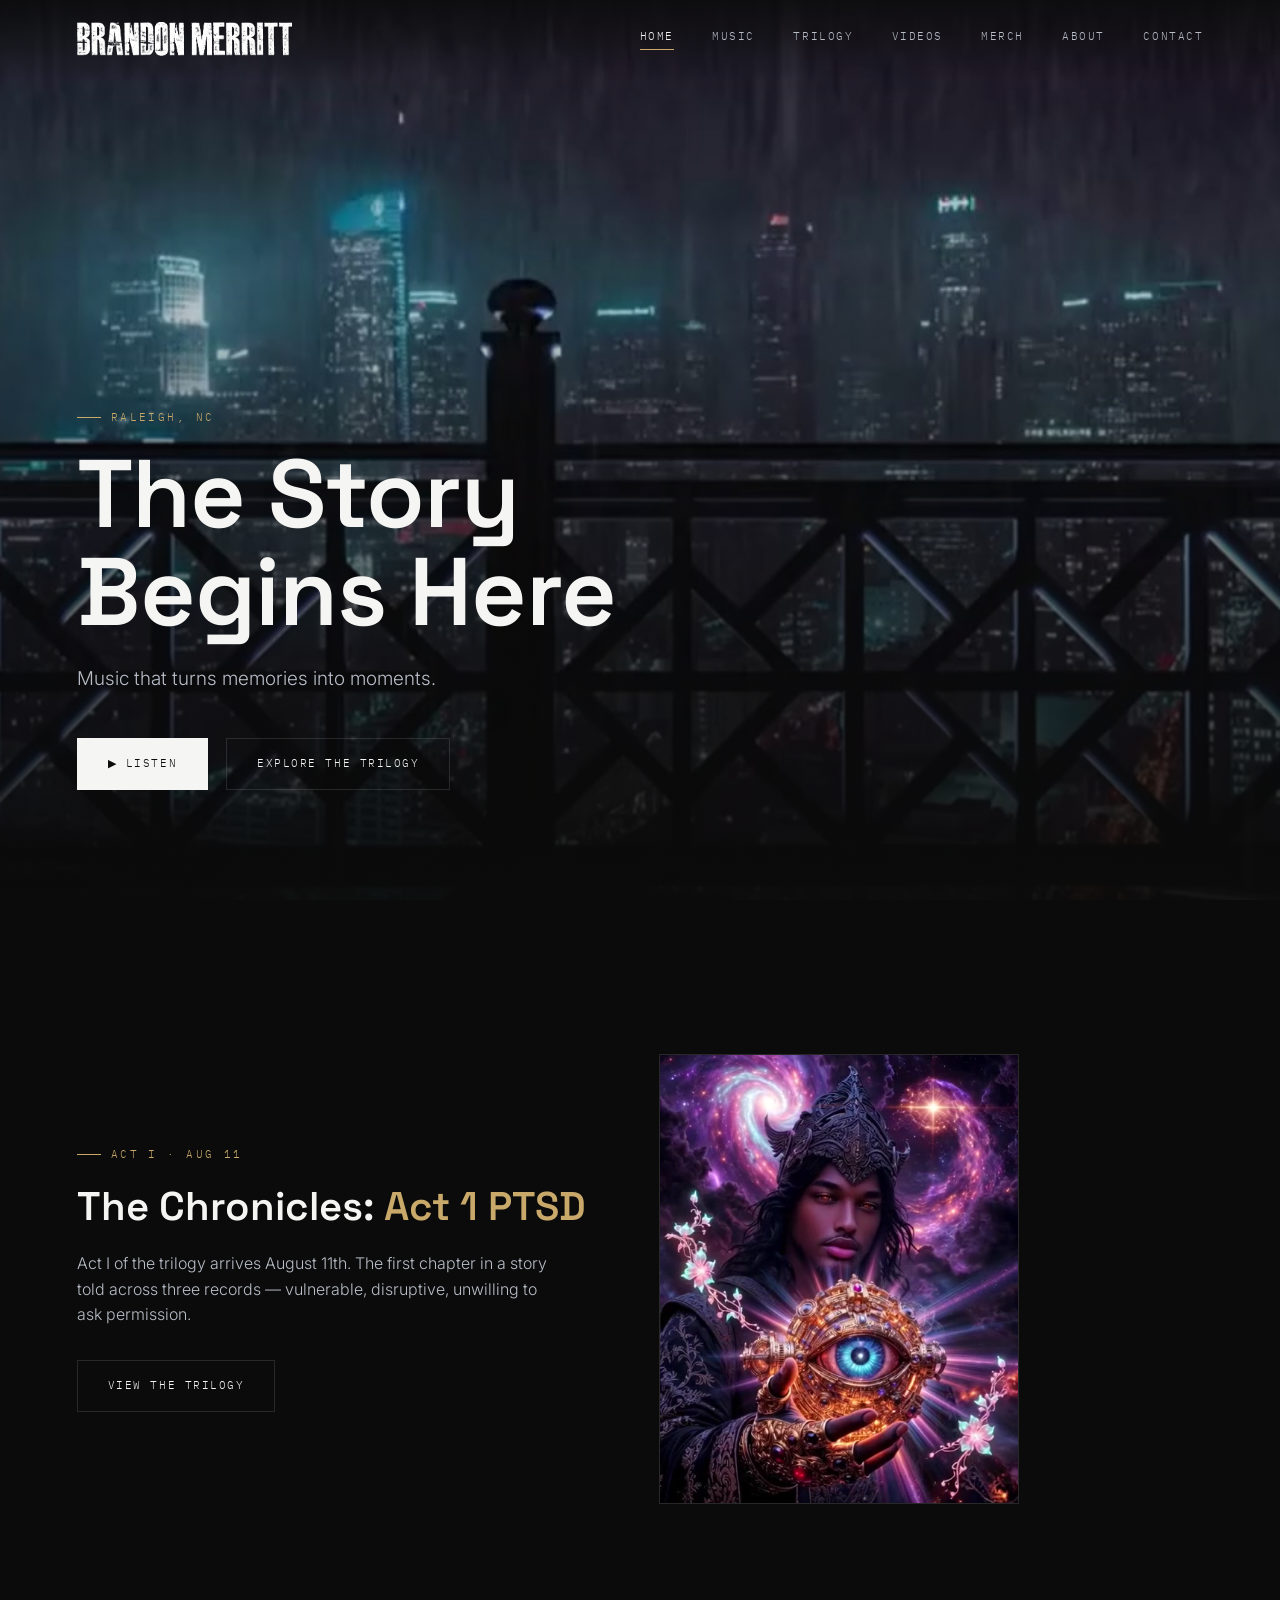
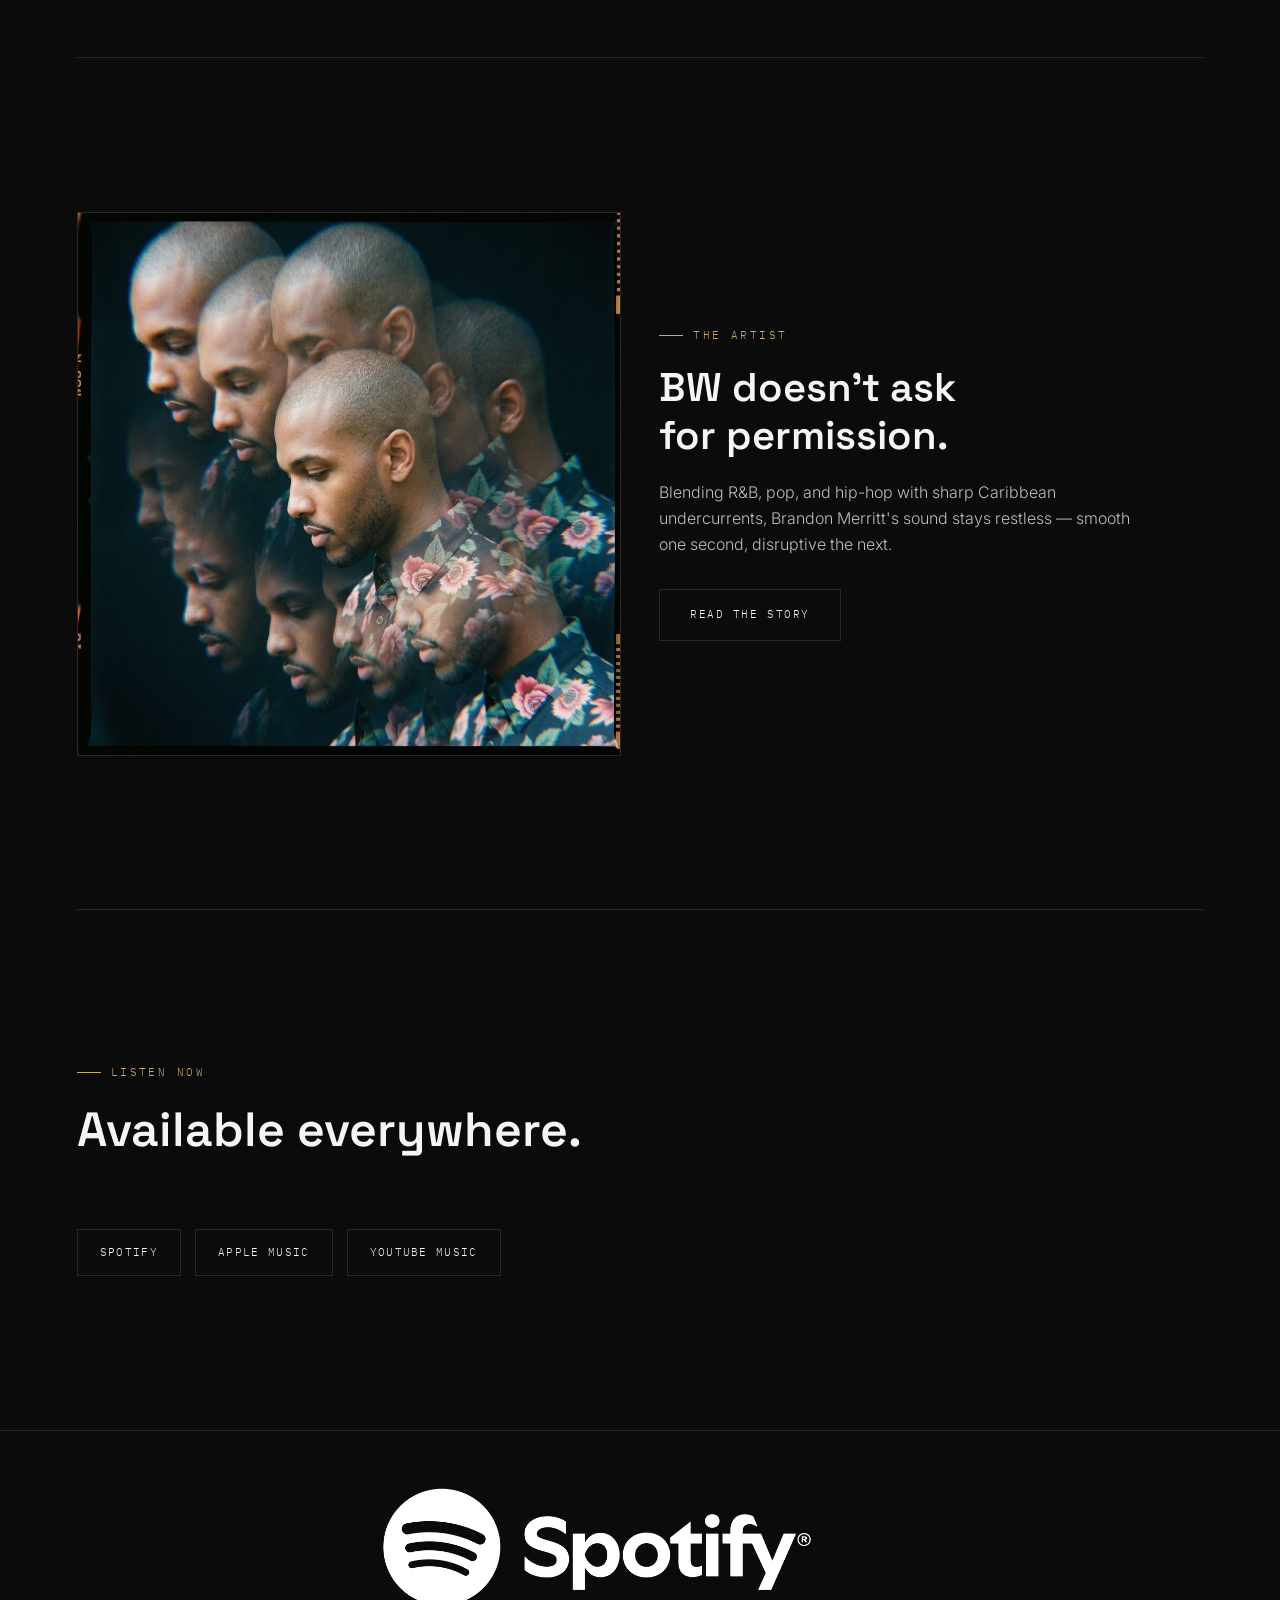
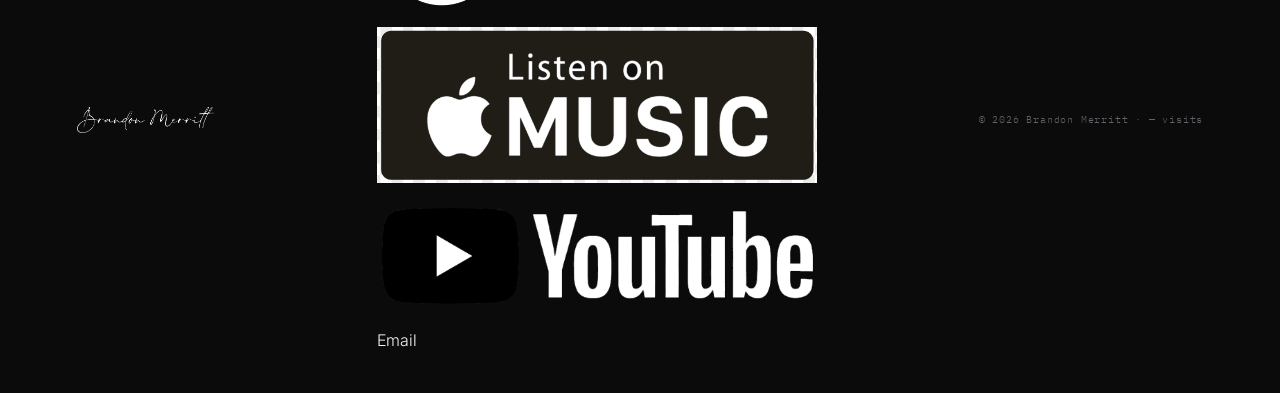
==== index.html @ c338ad63 "Update index.html" ====
<!DOCTYPE html>
<html lang="en">
<head>
<meta charset="UTF-8">
<meta name="viewport" content="width=device-width, initial-scale=1.0">
<title>Brandon Merritt</title>
<meta name="description" content="Brandon Merritt — official site. Music, videos, merch, and The Chronicles trilogy.">
<link rel="stylesheet" href="style.css">
</head>
<body>

<nav class="site-nav">
  <a href="index.html" class="nav-mark"><img src="images/logo-header.png" alt="Brandon Merritt"></a>
  <button class="nav-toggle" aria-label="Toggle menu">Menu</button>
  <div class="nav-links">
    <a href="index.html" class="active">Home</a>
    <a href="music.html">Music</a>
    <a href="trilogy.html">Trilogy</a>
    <a href="videos.html">Videos</a>
    <a href="merch.html">Merch</a>
    <a href="about.html">About</a>
    <a href="contact.html">Contact</a>
  </div>
</nav>

<!-- HERO
     TEMPORARY: using client-provided footage (converted from GIF to MP4 —
     95MB down to ~3.3MB) as the background until final hero video is ready.
     Swap out: delete the video.hero-bg below and replace with the final cut. -->
<header class="hero">
  <video class="hero-bg" src="images/hero-loop.mp4" poster="images/hero-poster.jpg" autoplay muted loop playsinline></video>
  <div class="hero-content">
    <div class="eyebrow">Raleigh, NC</div>
    <h1 class="hero-title">The Story<br>Begins Here</h1>
    <p class="hero-sub">Music that turns memories into moments.</p>
    <div class="hero-actions">
      <a href="music.html" class="btn btn-primary">▶ Listen</a>
      <a href="trilogy.html" class="btn btn-ghost">Explore the Trilogy</a>
    </div>
  </div>
</header>

<!-- INTRO / BIO TEASER -->
<section>
  <div class="grid grid-2" style="align-items:center;">
    <div class="reveal">
      <div class="eyebrow">Act I · Aug 11</div>
      <h2 style="font-family:var(--display); font-weight:600; font-size:clamp(26px,3.4vw,40px); line-height:1.2;">
        The Chronicles: <span class="text-gold">Act 1 PTSD</span>
      </h2>
      <p style="color:var(--silver); margin-top:20px; max-width:48ch;">
        Act I of the trilogy arrives August 11th. The first chapter in a story told across three records — vulnerable, disruptive, unwilling to ask permission.
      </p>
      <a href="trilogy.html" class="btn btn-ghost" style="margin-top:32px;">View the Trilogy</a>
    </div>
    <a href="videos.html#act-1-video" aria-label="Watch the full Act 1 music video" class="act1-media reveal" style="display:block; cursor:pointer;">
      <video src="images/act-1-artwork.mp4" poster="images/act-1-artwork-poster.jpg" autoplay muted loop playsinline></video>
    </a>
  </div>
</section>

<hr class="divider" style="margin:0 var(--edge);">

<!-- ABOUT TEASER -->
<section>
  <div class="grid grid-2" style="align-items:center;">
    <img src="images/about-teaser-portrait.jpg" alt="Brandon Merritt" class="reveal" style="width:100%; aspect-ratio:1; object-fit:cover; display:block; border:1px solid var(--line);">
    <div class="reveal">
      <div class="eyebrow">The Artist</div>
      <h2 style="font-family:var(--display); font-weight:600; font-size:clamp(26px,3.4vw,40px); line-height:1.2;">
        BW doesn't ask<br>for permission.
      </h2>
      <p style="color:var(--silver); margin-top:20px; max-width:48ch;">
        Blending R&amp;B, pop, and hip-hop with sharp Caribbean undercurrents, Brandon Merritt's sound stays restless — smooth one second, disruptive the next.
      </p>
      <a href="about.html" class="btn btn-ghost" style="margin-top:32px;">Read the Story</a>
    </div>
  </div>
</section>

<hr class="divider" style="margin:0 var(--edge);">

<!-- LISTEN NOW -->
<section>
  <div class="section-head reveal">
    <div class="eyebrow">Listen Now</div>
    <h2>Available everywhere.</h2>
  </div>
  <div class="platforms reveal">
    <a class="platform-btn" href="https://open.spotify.com/artist/4Yl97Nqa8KwCXG2EHXPrlX" target="_blank" rel="noopener">Spotify</a>
    <a class="platform-btn" href="https://music.apple.com/us/artist/brandon-merritt/1894566115" target="_blank" rel="noopener">Apple Music</a>
    <a class="platform-btn" href="https://music.youtube.com/@iambrandonmerritt" target="_blank" rel="noopener">YouTube Music</a>
  </div>
</section>

<footer>
  <div class="footer-mark"><img src="images/logo-footer.png" alt="Brandon Merritt"></div>
  <div class="platform-links-large reveal">
      <a class="platform-link-small" href="https://open.spotify.com/artist/4Yl97Nqa8KwCXG2EHXPrlX" target="_blank" rel="noopener">
        <img src="images/logo-spotify.png" alt="Listen on Spotify">
      </a>
    <a class="platform-link-small" href="https://music.apple.com/us/artist/brandon-merritt/1894566115" target="_blank" rel="noopener">
        <img src="images/logo-apple-music.png" alt="Listen on Apple Music">
      </a>
    <a class="platform-link-small" href="https://music.youtube.com/@iambrandonmerritt" target="_blank" rel="noopener">
        <img src="images/logo-youtube.png" alt="Listen on YouTube Music">
      </a>
    <a href="mailto:iambrandonmerritt@gmail.com">Email</a>
  </div>
  <div class="footer-meta">© 2026 Brandon Merritt · <span data-hit-counter>—</span> visits</div>
</footer>

<script src="script.js"></script>
</body>
</html>
---- style.css ----
/* ==========================================================================
   BRANDON MERRITT — site stylesheet
   Design tokens live at the top. Everything else derives from them.
   ========================================================================== */

@import url('https://fonts.googleapis.com/css2?family=Space+Grotesk:wght@400;500;600;700&family=Inter:wght@300;400;500;600&family=IBM+Plex+Mono:wght@400;500&display=swap');

:root{
  /* ---- brand colors ---- */
  --black:      #0B0B0B;
  --charcoal:   #1A1A1A;
  --white:      #F5F5F3;
  --silver:     #B8BDC7;
  --gold:       #C8A96A;

  --line: rgba(245,245,243,0.12);
  --line-soft: rgba(245,245,243,0.06);

  /* ---- type ---- */
  --display: 'Space Grotesk', 'Inter', sans-serif;
  --body:    'Inter', -apple-system, BlinkMacSystemFont, sans-serif;
  --mono:    'IBM Plex Mono', monospace;

  /* ---- rhythm ---- */
  --edge: clamp(24px, 6vw, 96px);
  --section-pad: clamp(72px, 12vw, 160px);
}

*{ margin:0; padding:0; box-sizing:border-box; }

html{ scroll-behavior:smooth; }
[id]{ scroll-margin-top:100px; }
@media (prefers-reduced-motion: reduce){
  html{ scroll-behavior:auto; }
  *{ animation-duration:0.01ms !important; animation-iteration-count:1 !important; transition-duration:0.01ms !important; }
}

body{
  background:var(--black);
  color:var(--white);
  font-family:var(--body);
  font-weight:300;
  line-height:1.6;
  -webkit-font-smoothing:antialiased;
  overflow-x:hidden;
}

a{ color:inherit; text-decoration:none; }
img,video{ display:block; max-width:100%; }
ul{ list-style:none; }

::selection{ background:var(--gold); color:var(--black); }

/* focus visibility — kept even though we use restrained motion elsewhere */
a:focus-visible, button:focus-visible, input:focus-visible, textarea:focus-visible{
  outline:1px solid var(--gold);
  outline-offset:4px;
}

/* ==========================================================================
   EYEBROWS / TIMECODE — the site's signature: chapter + timecode marks,
   set like a film slate. Used for section labels throughout.
   ========================================================================== */
.eyebrow{
  font-family:var(--mono);
  font-size:11px;
  letter-spacing:0.22em;
  text-transform:uppercase;
  color:var(--gold);
  display:flex;
  align-items:center;
  gap:10px;
  margin-bottom:20px;
}
.eyebrow::before{
  content:'';
  width:24px; height:1px;
  background:var(--gold);
  display:inline-block;
}
.timecode{
  font-family:var(--mono);
  font-size:11px;
  letter-spacing:0.1em;
  color:var(--silver);
  opacity:0.6;
}

/* ==========================================================================
   NAV
   ========================================================================== */
.site-nav{
  position:fixed; top:0; left:0; right:0; z-index:100;
  display:flex; align-items:center; justify-content:space-between;
  padding:22px var(--edge);
  background:linear-gradient(to bottom, rgba(11,11,11,0.85), transparent);
  transition:background 0.4s ease;
}
.site-nav.scrolled{ background:rgba(11,11,11,0.92); backdrop-filter:blur(10px); border-bottom:1px solid var(--line-soft); }
.nav-mark{
  font-family:var(--display);
  font-weight:600;
  font-size:19px;
  letter-spacing:0.02em;
  display:flex; align-items:center;
}
.nav-mark img{ height:34px; width:auto; display:block; }
.nav-links{ display:flex; gap:clamp(16px,3vw,40px); }
.nav-links a{
  font-family:var(--mono);
  font-size:11px;
  letter-spacing:0.14em;
  text-transform:uppercase;
  color:var(--silver);
  position:relative;
  padding-bottom:4px;
  transition:color 0.25s ease;
}
.nav-links a:hover, .nav-links a.active{ color:var(--white); }
.nav-links a.active::after{
  content:'';
  position:absolute; bottom:0; left:0; right:0; height:1px;
  background:var(--gold);
}
.nav-toggle{ display:none; background:none; border:none; color:var(--white); font-family:var(--mono); font-size:11px; letter-spacing:0.14em; text-transform:uppercase; cursor:pointer; }

@media (max-width:820px){
  .nav-links{
    position:fixed; inset:0 0 0 auto; width:min(78vw,320px);
    background:var(--charcoal); flex-direction:column; justify-content:center;
    gap:28px; padding:0 40px; transform:translateX(100%);
    transition:transform 0.4s ease; border-left:1px solid var(--line);
    z-index:150;
  }
  .nav-links.open{ transform:translateX(0); }
  .nav-toggle{ display:block; z-index:151; position:relative; }
}

/* ==========================================================================
   MEDIA PLACEHOLDER — "leader" treatment for footage/photos not yet in hand.
   Styled like film countdown leader / slate rather than a broken gray box.
   Swap out: replace the .placeholder element with an <img> or <video>.
   ========================================================================== */
.placeholder{
  position:relative;
  background:
    repeating-linear-gradient(115deg, rgba(245,245,243,0.025) 0 2px, transparent 2px 5px),
    linear-gradient(160deg, #151515, #0B0B0B 70%);
  border:1px solid var(--line);
  display:flex; align-items:center; justify-content:center;
  overflow:hidden;
  min-height:220px;
}
.placeholder::before{
  content:'';
  position:absolute; inset:0;
  background:
    linear-gradient(var(--line-soft) 1px, transparent 1px) 0 0/100% 33.33%,
    linear-gradient(var(--line-soft) 1px, transparent 1px) 0 0/100% 33.33%;
  opacity:0.5;
}
.placeholder-label{
  position:relative; z-index:1;
  text-align:center;
  font-family:var(--mono);
  font-size:10px;
  letter-spacing:0.18em;
  text-transform:uppercase;
  color:var(--silver);
  opacity:0.55;
}
.placeholder-label .ring{
  width:34px; height:34px; margin:0 auto 12px;
  border:1px solid var(--silver);
  border-radius:50%;
  position:relative;
  opacity:0.8;
}
.placeholder-label .ring::before, .placeholder-label .ring::after{
  content:'';
  position:absolute; background:var(--silver);
}
.placeholder-label .ring::before{ top:50%; left:50%; width:1px; height:14px; transform:translate(-50%,-100%); }
.placeholder-label .ring::after{ top:50%; left:50%; width:14px; height:1px; transform:translate(-100%,-50%); }

.placeholder.hero-media{ min-height:100vh; }
.placeholder.tall{ min-height:420px; }
.placeholder.wide{ min-height:320px; }
.placeholder.square{ aspect-ratio:1; min-height:0; }

/* Act 1 media — used consistently on Home, Music, and Trilogy so all three
   previews of Act 1 footage/artwork are the same size, regardless of the
   source image/video's native aspect ratio. */
.act1-media{
  width:100%; max-width:360px; aspect-ratio:4/5;
  overflow:hidden; border:1px solid var(--line); background:var(--black);
}
.act1-media img, .act1-media video{ width:100%; height:100%; object-fit:cover; display:block; }

/* large vertical platform link buttons (Music page) */
.platform-links-large{ display:flex; flex-direction:column; gap:20px; max-width:440px; }
.platform-link-large{
  display:flex; align-items:center; justify-content:center;
  border:1px solid var(--line); padding:30px; background:var(--charcoal);
  transition:border-color 0.3s ease, transform 0.3s ease;
}
.platform-link-large:hover{ border-color:var(--gold); transform:translateY(-2px); }
.platform-link-large img{ width:100%; height:auto; display:block; }

/* ==========================================================================
   HERO
   ========================================================================== */
.hero{ position:relative; height:100vh; min-height:640px; display:flex; align-items:flex-end; }
.hero video{ position:absolute; inset:0; width:100%; height:100%; object-fit:cover; z-index:0; }
.hero .placeholder{ position:absolute; inset:0; z-index:0; }

/* temporary hero background gif — see swap-in note in index.html */
.hero-bg{
  position:absolute; inset:0; z-index:0;
  width:100%; height:100%; object-fit:cover;
  background:var(--black);
}
.hero::after{
  content:'';
  position:absolute; inset:0; z-index:1;
  background:linear-gradient(to top, rgba(11,11,11,0.96) 0%, rgba(11,11,11,0.55) 42%, rgba(11,11,11,0.15) 70%, rgba(11,11,11,0.35) 100%);
}
.hero-content{ position:relative; z-index:2; padding:0 var(--edge) clamp(56px,9vw,110px); width:100%; }
.hero-title{
  font-family:var(--display);
  font-weight:600;
  font-size:clamp(40px, 8vw, 96px);
  line-height:1.02;
  letter-spacing:-0.01em;
  max-width:16ch;
}
.hero-sub{
  font-family:var(--body);
  font-weight:300;
  font-size:clamp(15px,1.6vw,19px);
  color:var(--silver);
  margin-top:22px;
  max-width:38ch;
}
.hero-actions{ display:flex; gap:18px; margin-top:44px; flex-wrap:wrap; }

/* buttons */
.btn{
  display:inline-flex; align-items:center; gap:10px;
  font-family:var(--mono); font-size:11px; letter-spacing:0.14em; text-transform:uppercase;
  padding:16px 30px;
  border:1px solid var(--line);
  transition:all 0.3s ease;
  white-space:nowrap;
}
.btn-primary{ background:var(--white); color:var(--black); border-color:var(--white); }
.btn-primary:hover{ background:var(--gold); border-color:var(--gold); }
.btn-ghost{ color:var(--white); }
.btn-ghost:hover{ border-color:var(--gold); color:var(--gold); }

/* ==========================================================================
   SECTIONS / GRID
   ========================================================================== */
section{ padding:var(--section-pad) var(--edge); position:relative; }
.section-head{ max-width:640px; margin-bottom:clamp(40px,6vw,72px); }
.section-head h2{
  font-family:var(--display); font-weight:600;
  font-size:clamp(28px,4vw,48px); line-height:1.15;
}
.divider{ border:none; border-top:1px solid var(--line); }

.grid{ display:grid; gap:clamp(20px,3vw,40px); }
.grid-3{ grid-template-columns:repeat(3,1fr); }
.grid-2{ grid-template-columns:repeat(2,1fr); }
@media (max-width:900px){ .grid-3{ grid-template-columns:1fr; } .grid-2{ grid-template-columns:1fr; } }

/* reveal-on-scroll */
.reveal{ opacity:0; transform:translateY(24px); transition:opacity 0.8s ease, transform 0.8s ease; }
.reveal.in{ opacity:1; transform:none; }

/* ==========================================================================
   FOOTER
   ========================================================================== */
footer{
  padding:56px var(--edge) 40px;
  border-top:1px solid var(--line);
  display:flex; flex-wrap:wrap; gap:24px;
  align-items:center; justify-content:space-between;
}
.footer-mark{ display:flex; align-items:center; }
.footer-mark img{ height:26px; width:auto; display:block; }
.footer-links{ display:flex; gap:28px; flex-wrap:wrap; }
.footer-links a{ font-family:var(--mono); font-size:11px; letter-spacing:0.12em; text-transform:uppercase; color:var(--silver); }
.footer-links a:hover{ color:var(--gold); }
.footer-meta{ font-family:var(--mono); font-size:10px; color:var(--silver); opacity:0.5; letter-spacing:0.08em; }

/* ==========================================================================
   PAGE HEADER (interior pages)
   ========================================================================== */
.page-header{ position:relative; padding:calc(var(--section-pad) + 40px) var(--edge) 40px; overflow:hidden; }
.page-header-bg{ position:absolute; inset:0; z-index:0; }
.page-header-bg video, .page-header-bg img{ width:100%; height:100%; object-fit:cover; display:block; }
.page-header-bg::after{
  content:''; position:absolute; inset:0;
  background:linear-gradient(180deg, rgba(11,11,11,0.45) 0%, rgba(11,11,11,0.94) 88%);
}
.page-header .eyebrow, .page-header h1, .page-header p{ position:relative; z-index:1; }
.page-header h1{
  font-family:var(--display); font-weight:600;
  font-size:clamp(36px,6vw,64px);
}
.page-header p{ color:var(--silver); max-width:52ch; margin-top:18px; }

/* interior pages with a background gif — same client-provided placeholder
   approach as the home hero, one image per page (see swap-in notes per file) */
.page-header.has-media{
  overflow:hidden;
  min-height:52vh;
  display:flex;
  flex-direction:column;
  justify-content:flex-end;
}
.page-header-bg{
  position:absolute; inset:0; z-index:0;
  width:100%; height:100%; object-fit:cover;
  background:var(--black);
}
.page-header.has-media::after{
  content:'';
  position:absolute; inset:0; z-index:1;
  background:linear-gradient(to top, rgba(11,11,11,0.96) 0%, rgba(11,11,11,0.6) 45%, rgba(11,11,11,0.2) 75%, rgba(11,11,11,0.4) 100%);
}
.page-header.has-media > *:not(.page-header-bg){ position:relative; z-index:2; }

/* ==========================================================================
   CARDS — track / video / merch
   ========================================================================== */
.card{ display:flex; flex-direction:column; gap:18px; }
.card h3{ font-family:var(--display); font-weight:500; font-size:19px; }
.card .meta{ font-family:var(--mono); font-size:11px; letter-spacing:0.08em; color:var(--silver); opacity:0.7; }
.card p{ color:var(--silver); font-size:14px; }
.card a.card-link{ font-family:var(--mono); font-size:11px; letter-spacing:0.12em; text-transform:uppercase; color:var(--gold); }
.card a.card-link:hover{ text-decoration:underline; }

/* platform row */
.platforms{ display:flex; flex-wrap:wrap; gap:14px; }
.platform-btn{
  font-family:var(--mono); font-size:11px; letter-spacing:0.12em; text-transform:uppercase;
  border:1px solid var(--line); padding:14px 22px;
  transition:all 0.3s ease;
}
.platform-btn:hover{ border-color:var(--gold); color:var(--gold); }

/* trilogy act blocks */
.act{
  display:grid; grid-template-columns:120px 1fr; gap:clamp(20px,4vw,56px);
  padding:48px 0; border-top:1px solid var(--line);
}
.act:last-child{ border-bottom:1px solid var(--line); }
.act-num{ font-family:var(--mono); font-size:13px; color:var(--gold); letter-spacing:0.1em; }
.act-num span{ display:block; font-family:var(--display); font-weight:700; font-size:44px; color:var(--white); margin-top:6px; }
.act.locked .act-num span, .act.locked h3{ opacity:0.3; }
.act h3{ font-family:var(--display); font-weight:600; font-size:clamp(24px,3vw,34px); margin-bottom:12px; }
.act .status{ font-family:var(--mono); font-size:10px; letter-spacing:0.14em; text-transform:uppercase; color:var(--gold); margin-bottom:14px; display:inline-block; }
.act.locked .status{ color:var(--silver); opacity:0.6; }
.act p{ color:var(--silver); max-width:58ch; }
@media (max-width:700px){ .act{ grid-template-columns:1fr; } }

/* contact form */
.form-row{ display:flex; flex-direction:column; gap:8px; margin-bottom:28px; }
.form-row label{ font-family:var(--mono); font-size:11px; letter-spacing:0.1em; text-transform:uppercase; color:var(--silver); }
.form-row input, .form-row textarea{
  background:transparent; border:none; border-bottom:1px solid var(--line);
  color:var(--white); font-family:var(--body); font-size:16px; padding:10px 2px;
}
.form-row input:focus, .form-row textarea:focus{ outline:none; border-color:var(--gold); }
.form-row textarea{ resize:vertical; min-height:110px; }

/* misc */
.mono-tag{ font-family:var(--mono); font-size:11px; letter-spacing:0.1em; color:var(--silver); }
.text-gold{ color:var(--gold); }
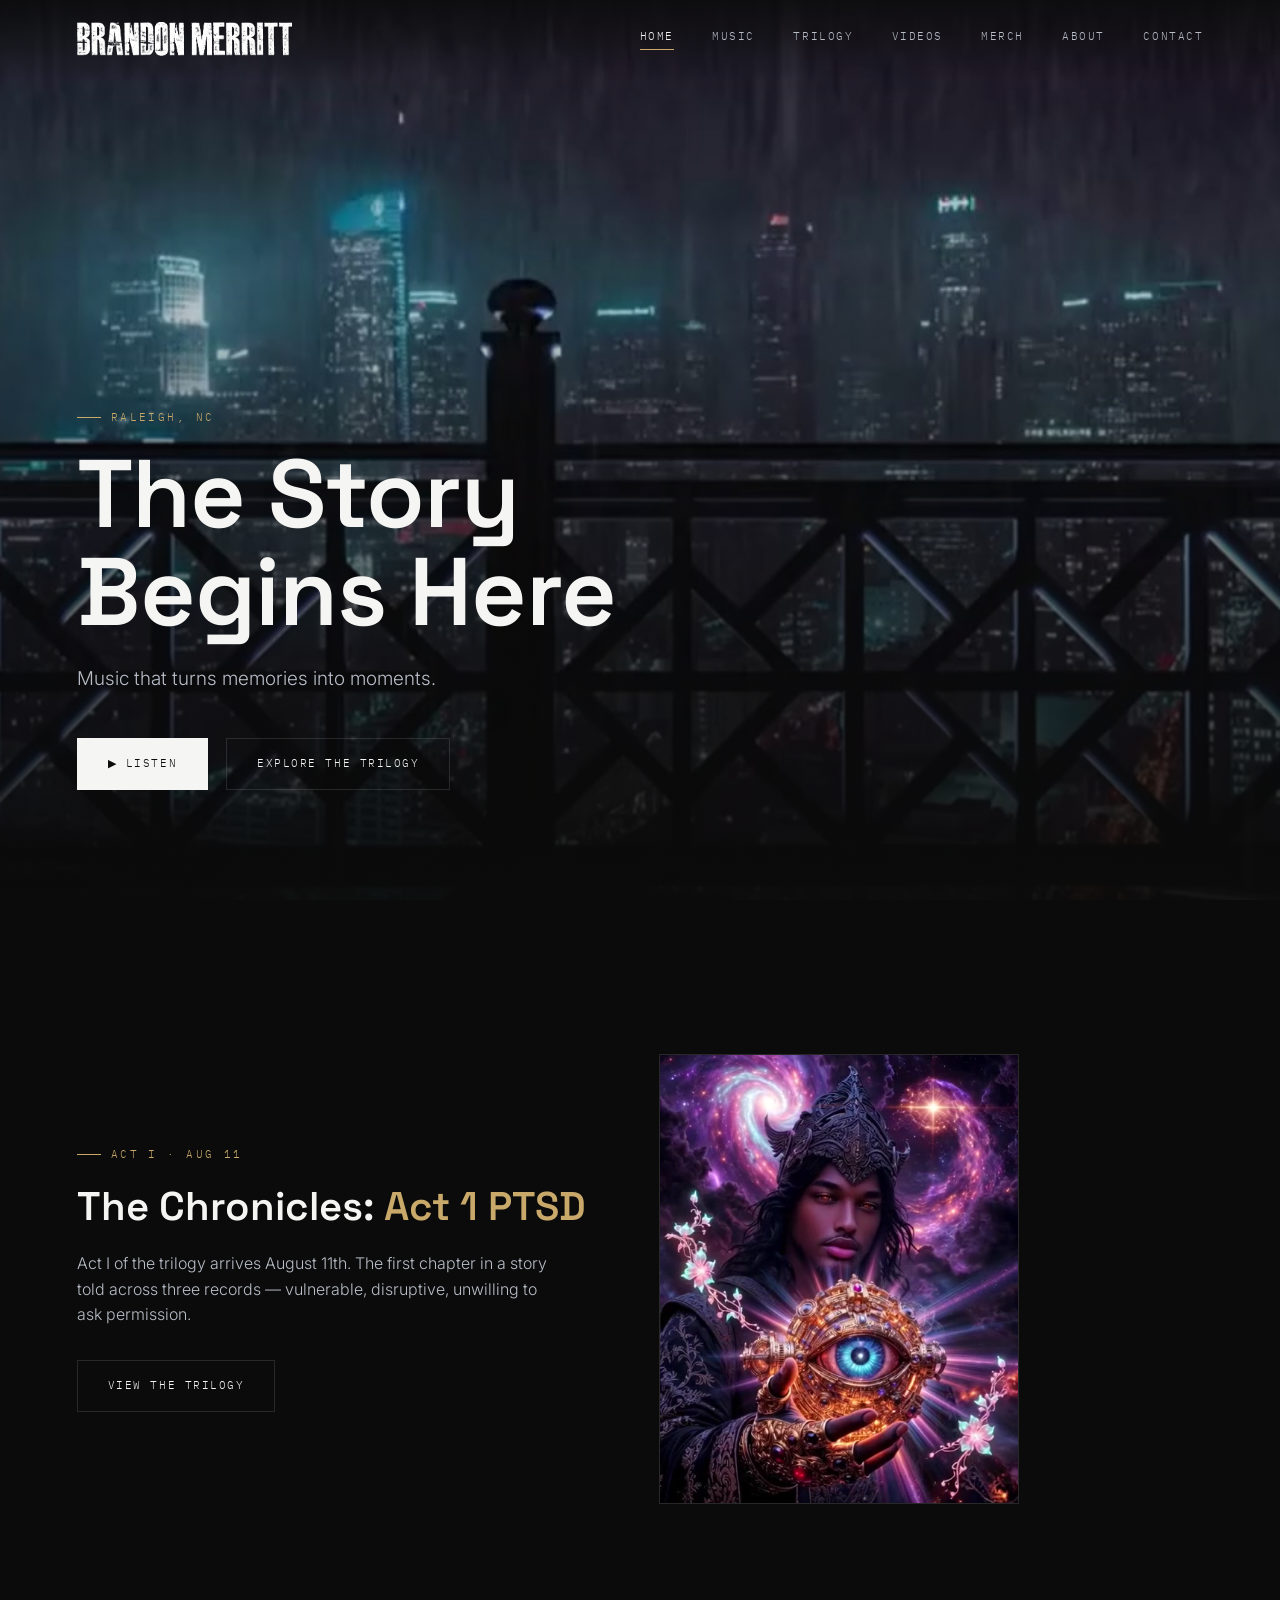
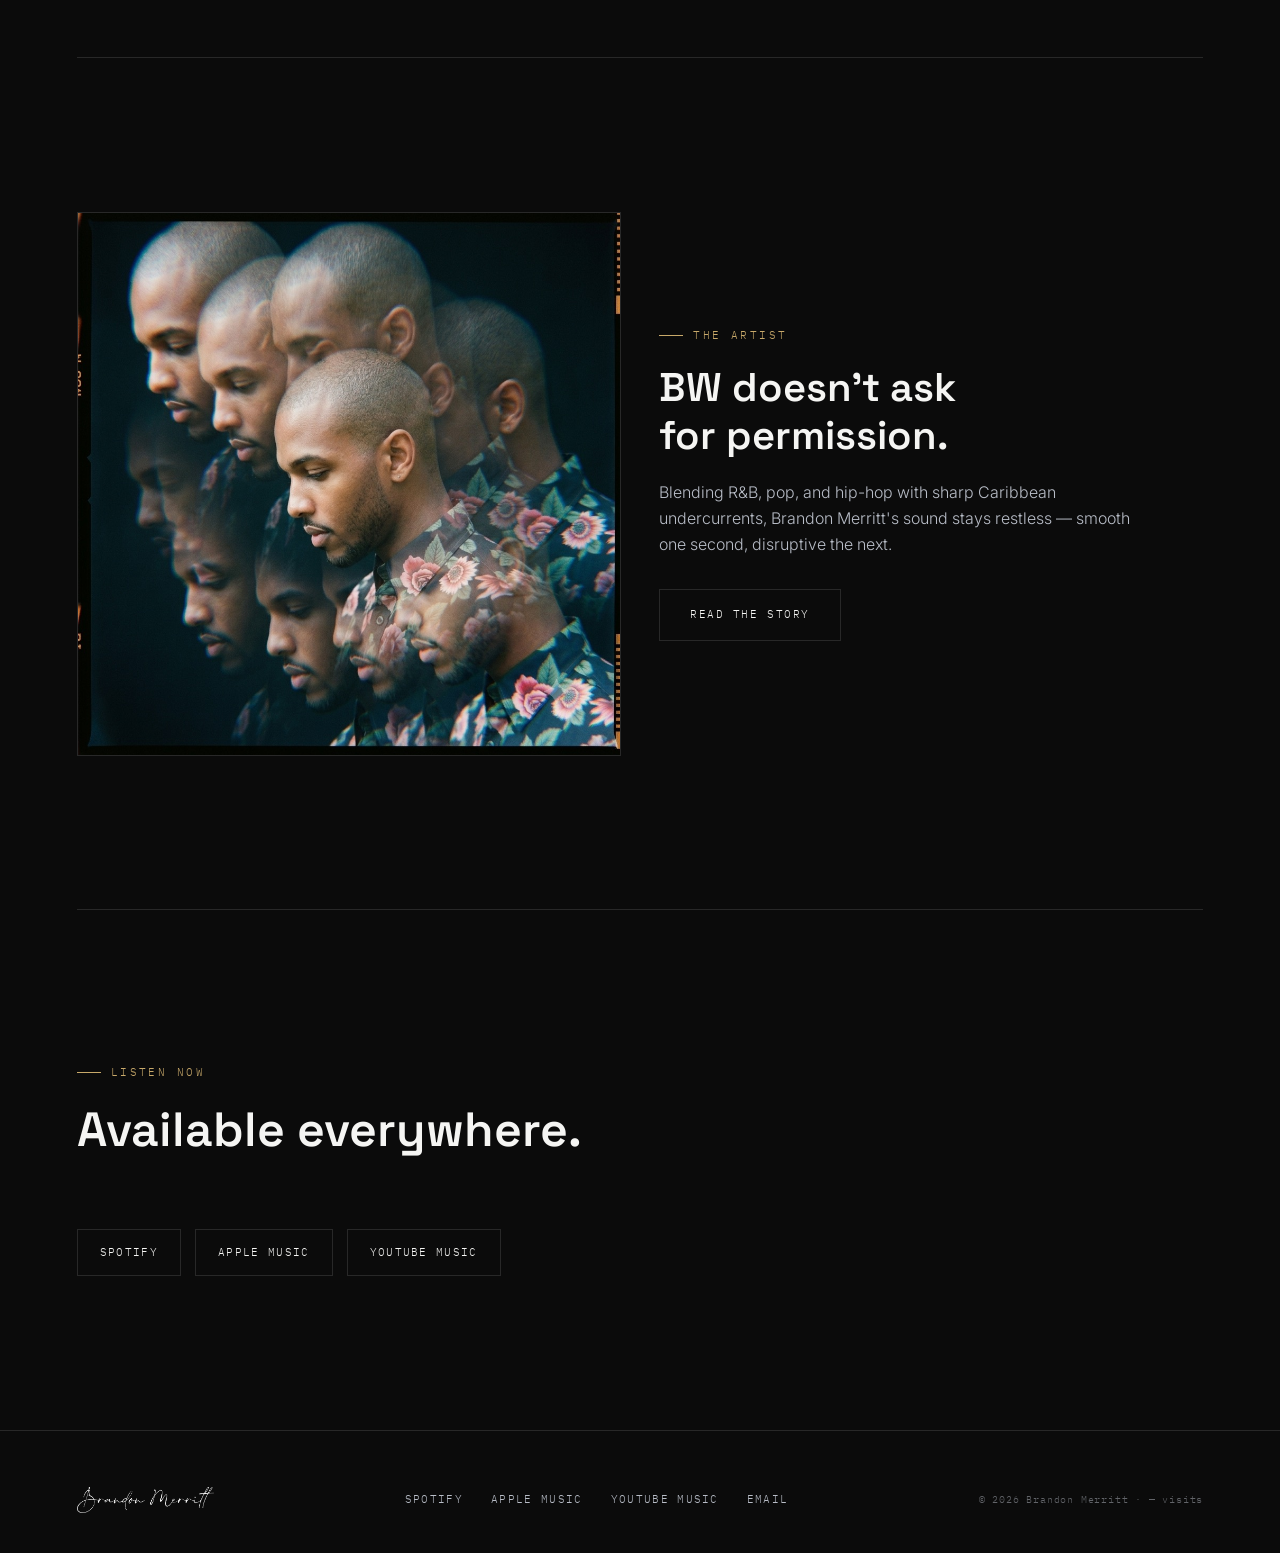
==== commit 4d9f1169: "Update index.html" ====
--- a/index.html
+++ b/index.html
@@ -95,16 +95,10 @@
 
 <footer>
   <div class="footer-mark"><img src="images/logo-footer.png" alt="Brandon Merritt"></div>
-  <div class="platform-links-large reveal">
-      <a class="platform-link-small" href="https://open.spotify.com/artist/4Yl97Nqa8KwCXG2EHXPrlX" target="_blank" rel="noopener">
-        <img src="images/logo-spotify.png" alt="Listen on Spotify">
-      </a>
-    <a class="platform-link-small" href="https://music.apple.com/us/artist/brandon-merritt/1894566115" target="_blank" rel="noopener">
-        <img src="images/logo-apple-music.png" alt="Listen on Apple Music">
-      </a>
-    <a class="platform-link-small" href="https://music.youtube.com/@iambrandonmerritt" target="_blank" rel="noopener">
-        <img src="images/logo-youtube.png" alt="Listen on YouTube Music">
-      </a>
+  <div class="footer-links">
+    <a href="https://open.spotify.com/artist/4Yl97Nqa8KwCXG2EHXPrlX" target="_blank" rel="noopener">Spotify</a>
+    <a href="https://music.apple.com/us/artist/brandon-merritt/1894566115" target="_blank" rel="noopener">Apple Music</a>
+    <a href="https://music.youtube.com/@iambrandonmerritt" target="_blank" rel="noopener">YouTube Music</a>
     <a href="mailto:iambrandonmerritt@gmail.com">Email</a>
   </div>
   <div class="footer-meta">© 2026 Brandon Merritt · <span data-hit-counter>—</span> visits</div>
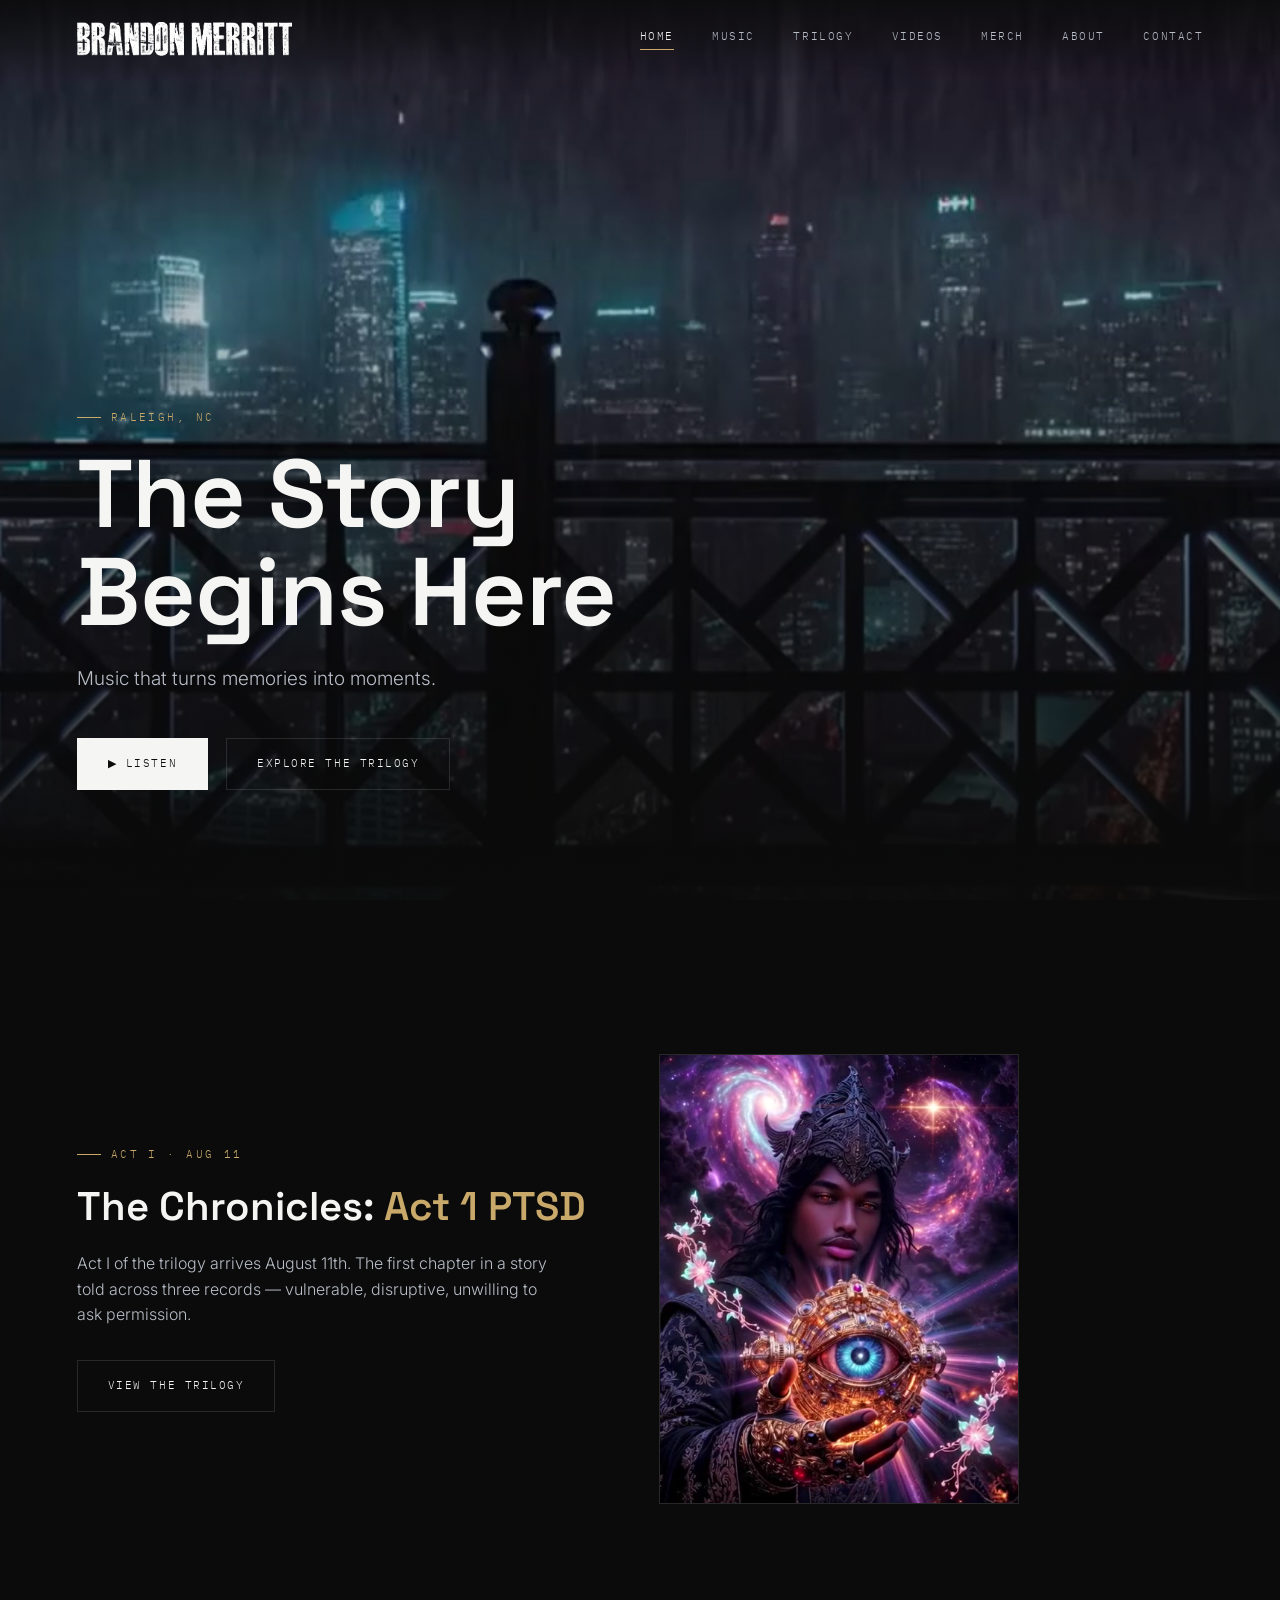
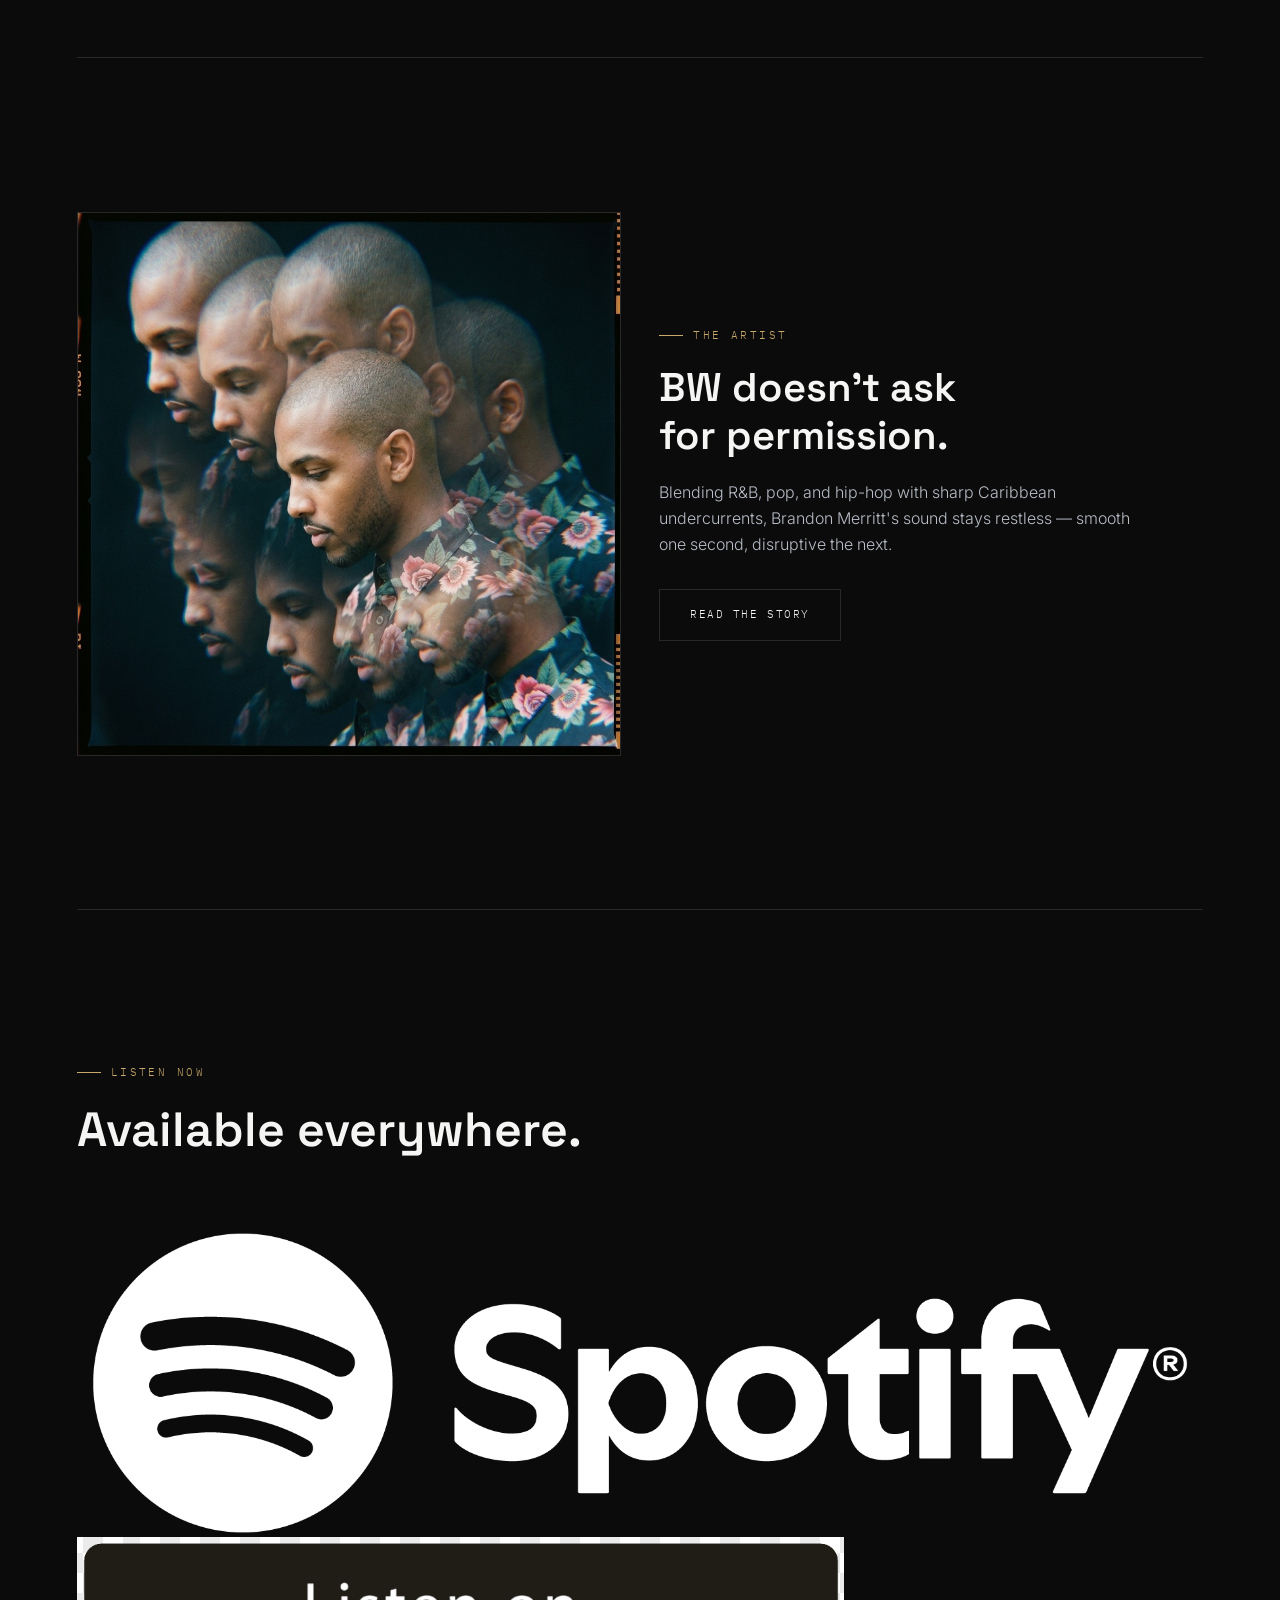
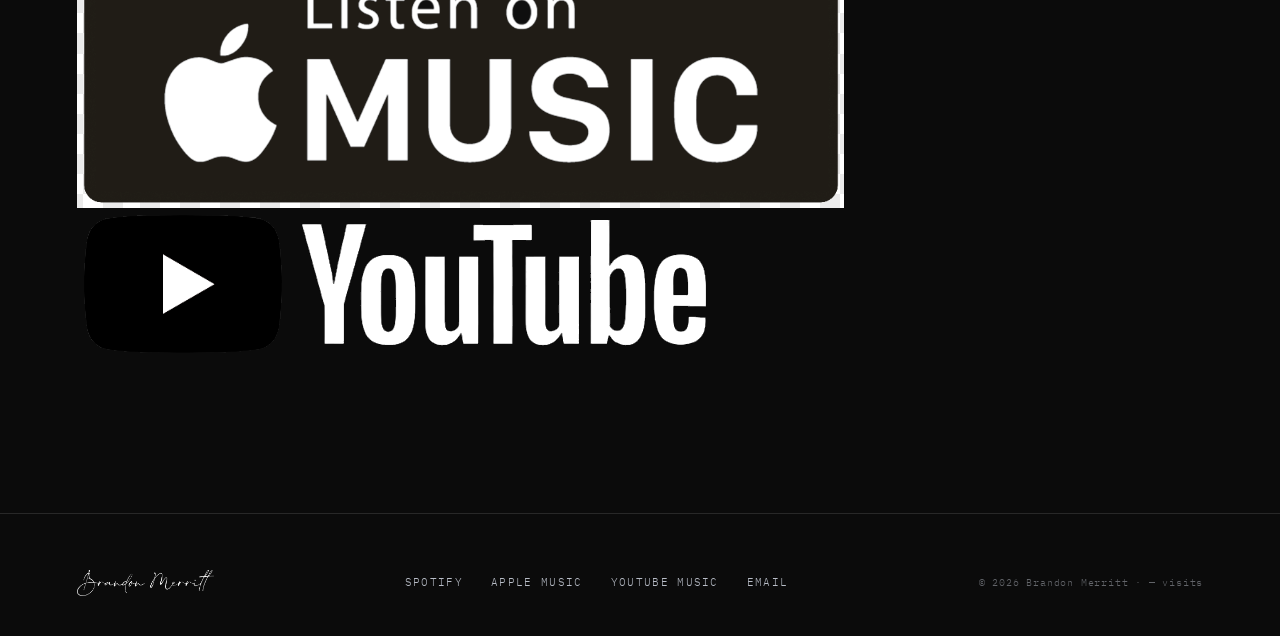
==== commit 9405ceaf: "Update index.html" ====
--- a/index.html
+++ b/index.html
@@ -86,10 +86,16 @@
     <div class="eyebrow">Listen Now</div>
     <h2>Available everywhere.</h2>
   </div>
-  <div class="platforms reveal">
-    <a class="platform-btn" href="https://open.spotify.com/artist/4Yl97Nqa8KwCXG2EHXPrlX" target="_blank" rel="noopener">Spotify</a>
-    <a class="platform-btn" href="https://music.apple.com/us/artist/brandon-merritt/1894566115" target="_blank" rel="noopener">Apple Music</a>
-    <a class="platform-btn" href="https://music.youtube.com/@iambrandonmerritt" target="_blank" rel="noopener">YouTube Music</a>
+  <div class="platform-links-small reveal">
+      <a class="platform-link-small" href="https://open.spotify.com/artist/4Yl97Nqa8KwCXG2EHXPrlX" target="_blank" rel="noopener">
+        <img src="images/logo-spotify.png" alt="Listen on Spotify">
+      </a>
+   <a class="platform-link-small" href="https://music.apple.com/us/artist/brandon-merritt/1894566115" target="_blank" rel="noopener">
+        <img src="images/logo-apple-music.png" alt="Listen on Apple Music">
+      </a>
+    <a class="platform-link-small" href="https://music.youtube.com/@iambrandonmerritt" target="_blank" rel="noopener">
+        <img src="images/logo-youtube.png" alt="Listen on YouTube Music">
+      </a>
   </div>
 </section>
 
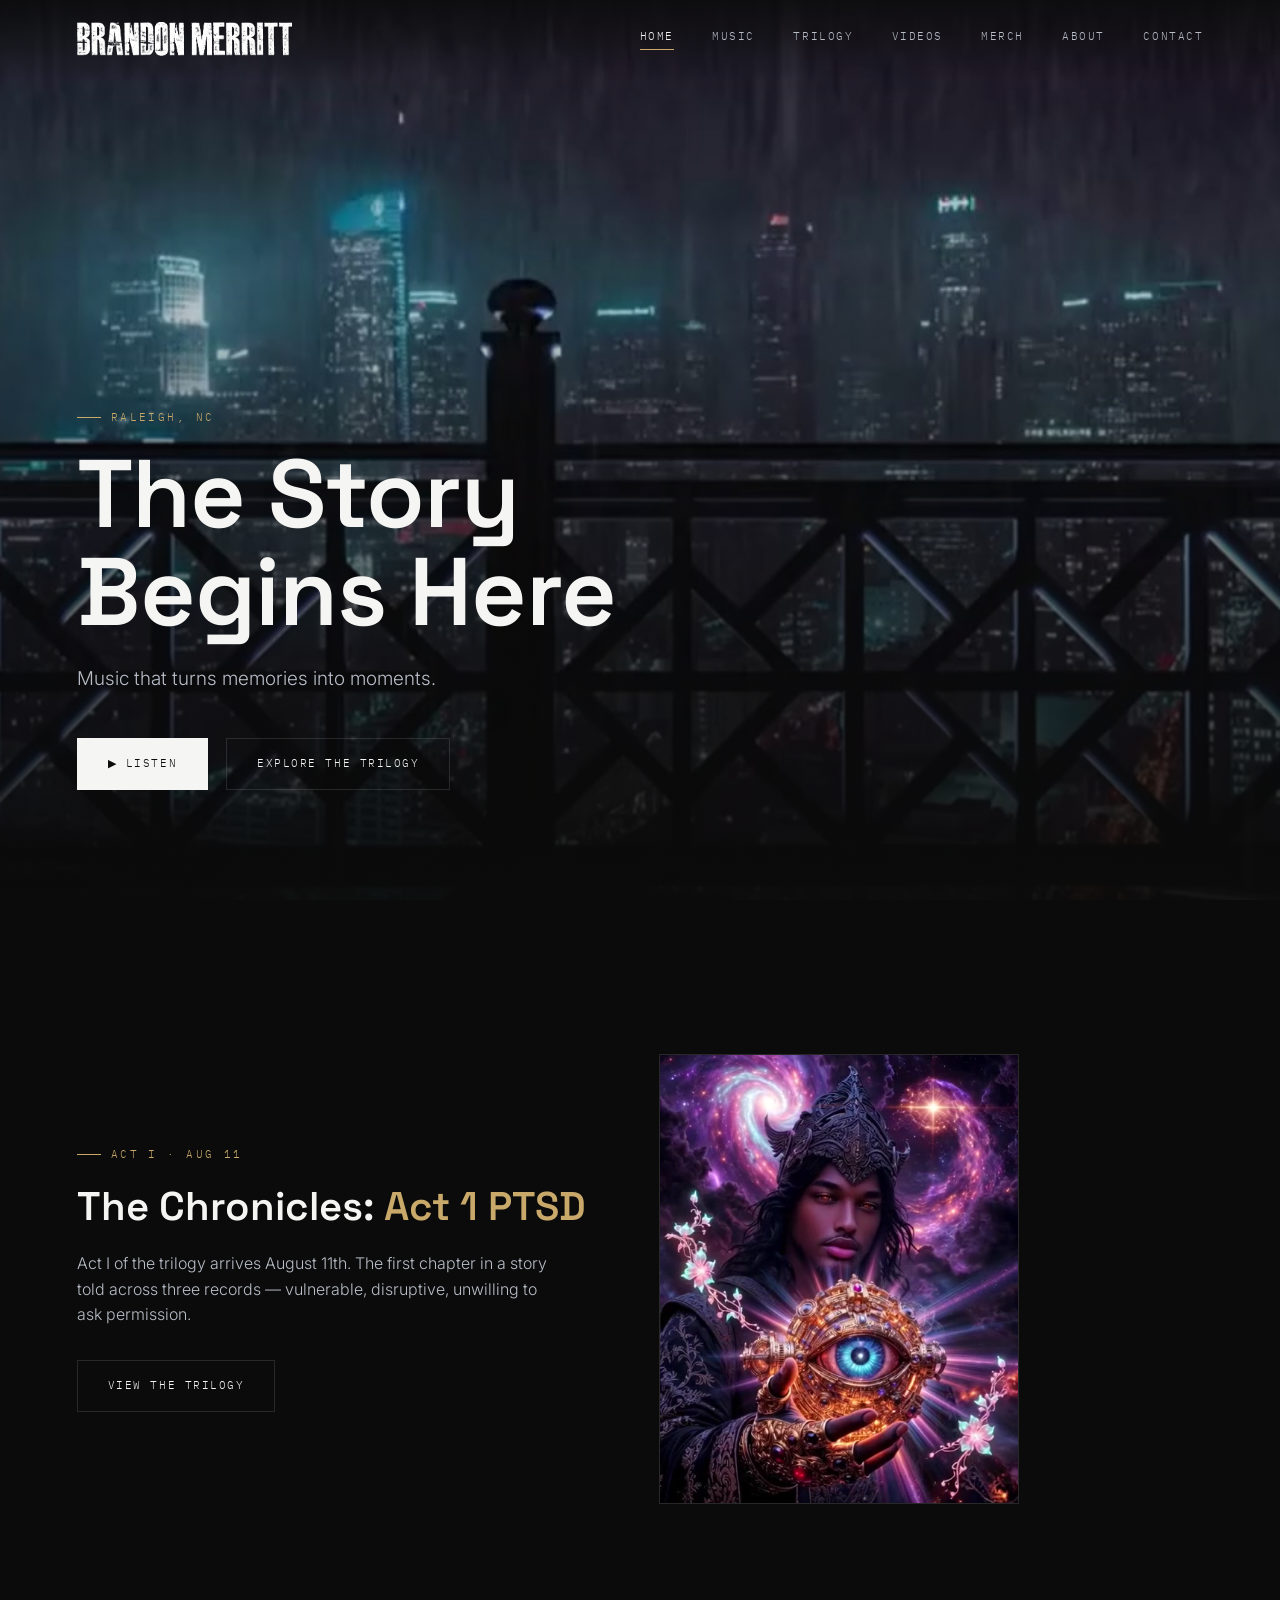
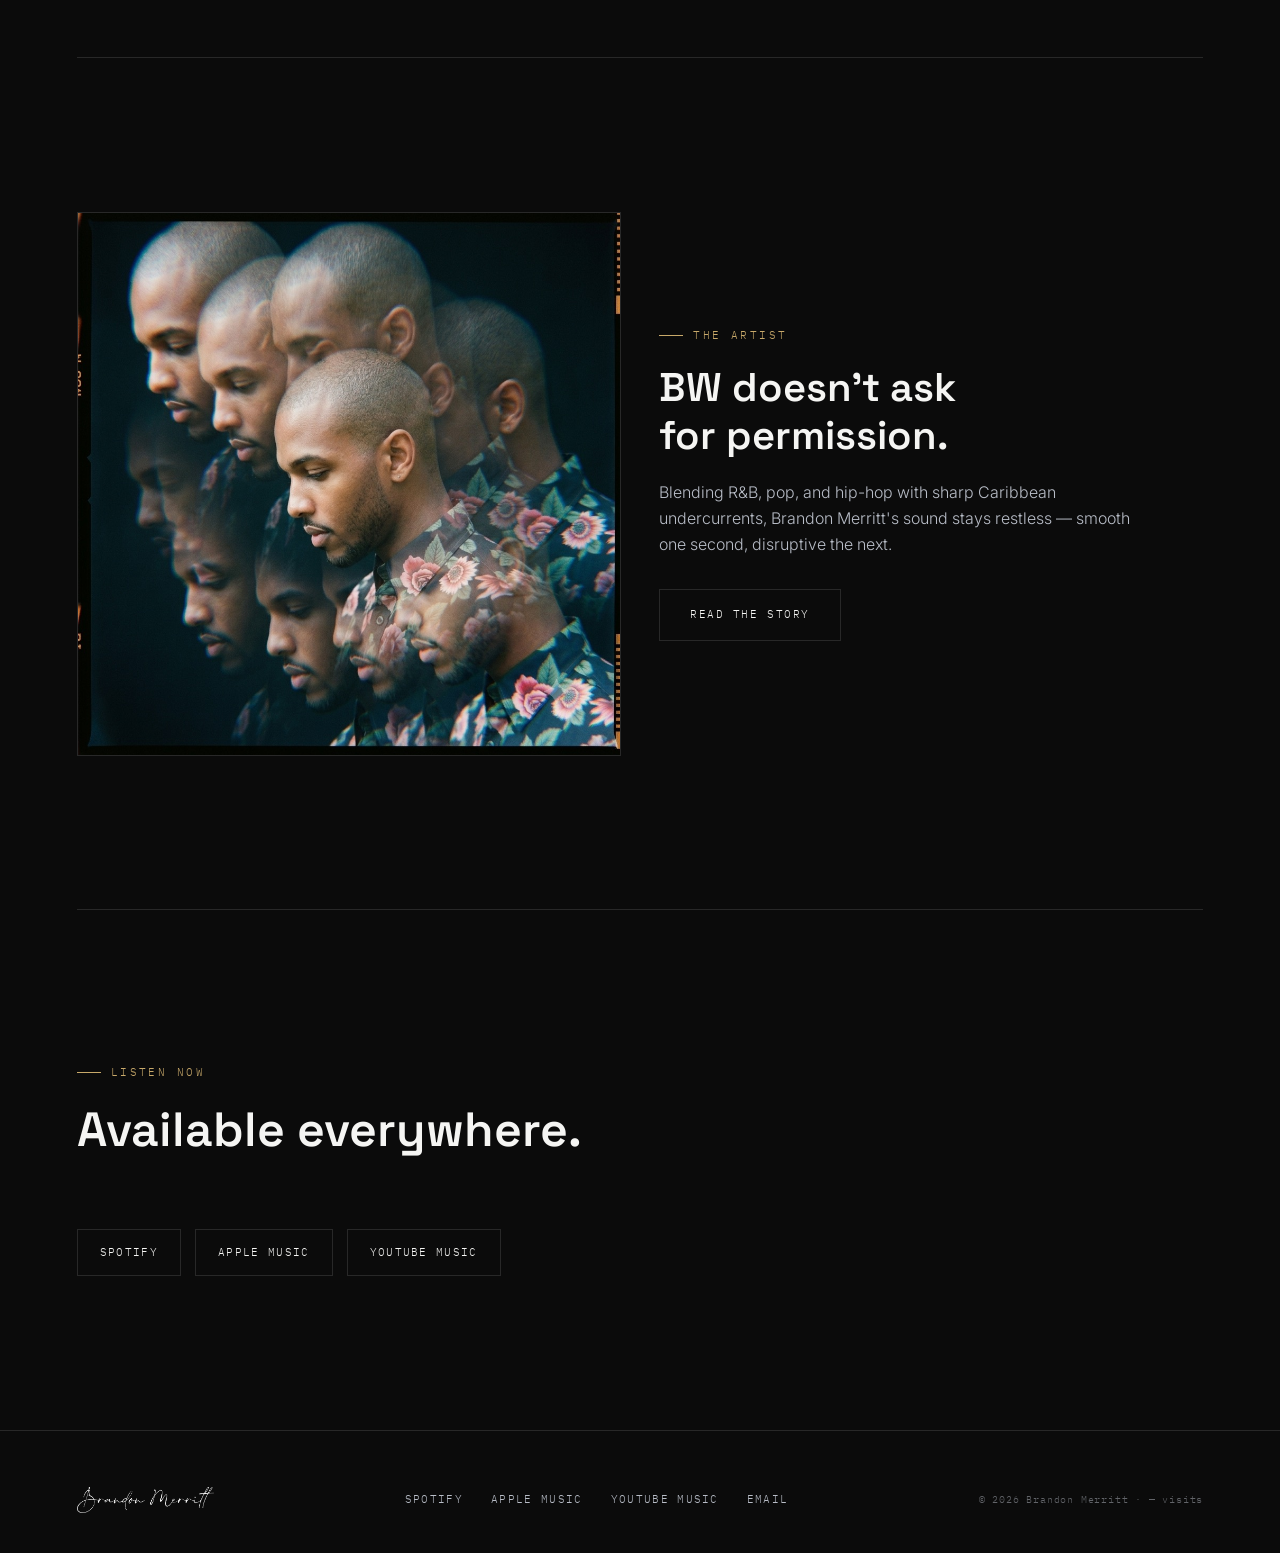
==== commit a8e825a6: "Update index.html" ====
--- a/index.html
+++ b/index.html
@@ -86,16 +86,10 @@
     <div class="eyebrow">Listen Now</div>
     <h2>Available everywhere.</h2>
   </div>
-  <div class="platform-links-small reveal">
-      <a class="platform-link-small" href="https://open.spotify.com/artist/4Yl97Nqa8KwCXG2EHXPrlX" target="_blank" rel="noopener">
-        <img src="images/logo-spotify.png" alt="Listen on Spotify">
-      </a>
-   <a class="platform-link-small" href="https://music.apple.com/us/artist/brandon-merritt/1894566115" target="_blank" rel="noopener">
-        <img src="images/logo-apple-music.png" alt="Listen on Apple Music">
-      </a>
-    <a class="platform-link-small" href="https://music.youtube.com/@iambrandonmerritt" target="_blank" rel="noopener">
-        <img src="images/logo-youtube.png" alt="Listen on YouTube Music">
-      </a>
+  <div class="platforms reveal">
+    <a class="platform-btn" href="https://open.spotify.com/artist/4Yl97Nqa8KwCXG2EHXPrlX" target="_blank" rel="noopener">Spotify</a>
+    <a class="platform-btn" href="https://music.apple.com/us/artist/brandon-merritt/1894566115" target="_blank" rel="noopener">Apple Music</a>
+    <a class="platform-btn" href="https://music.youtube.com/@iambrandonmerritt" target="_blank" rel="noopener">YouTube Music</a>
   </div>
 </section>
 
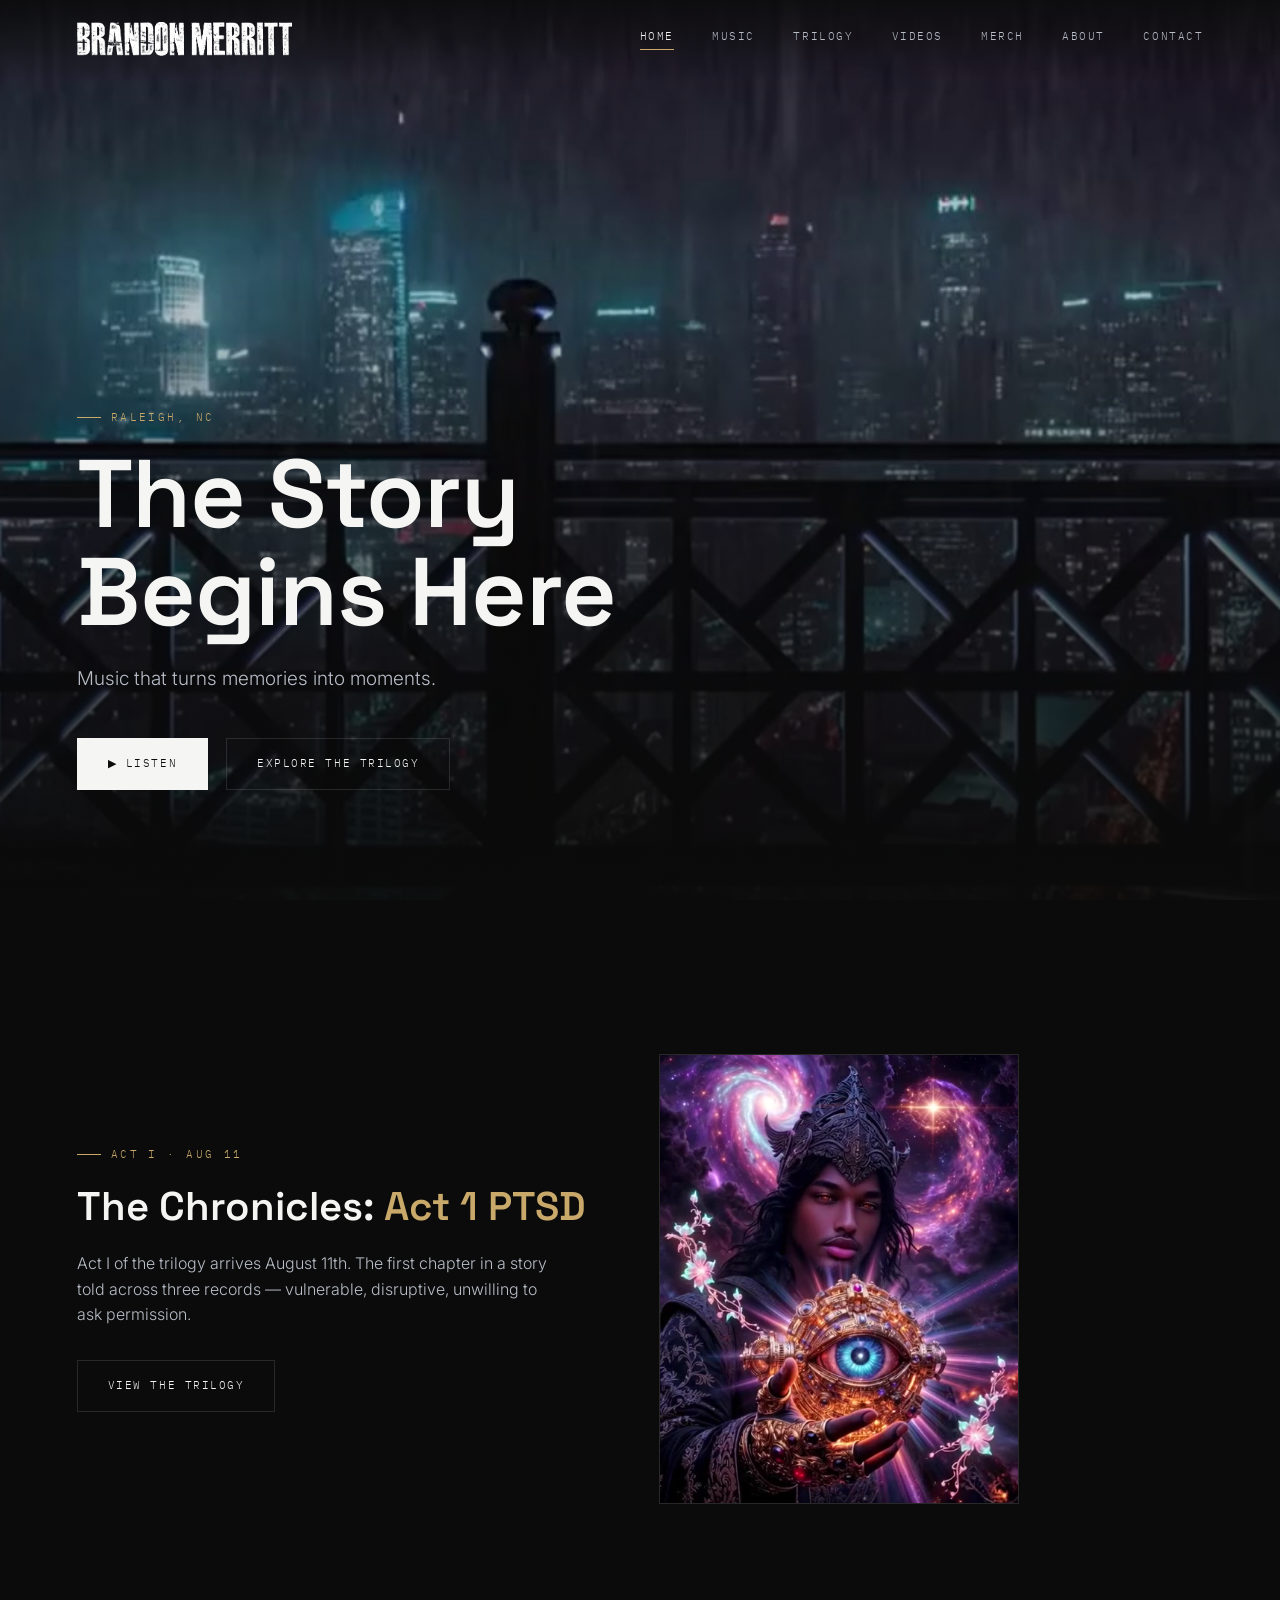
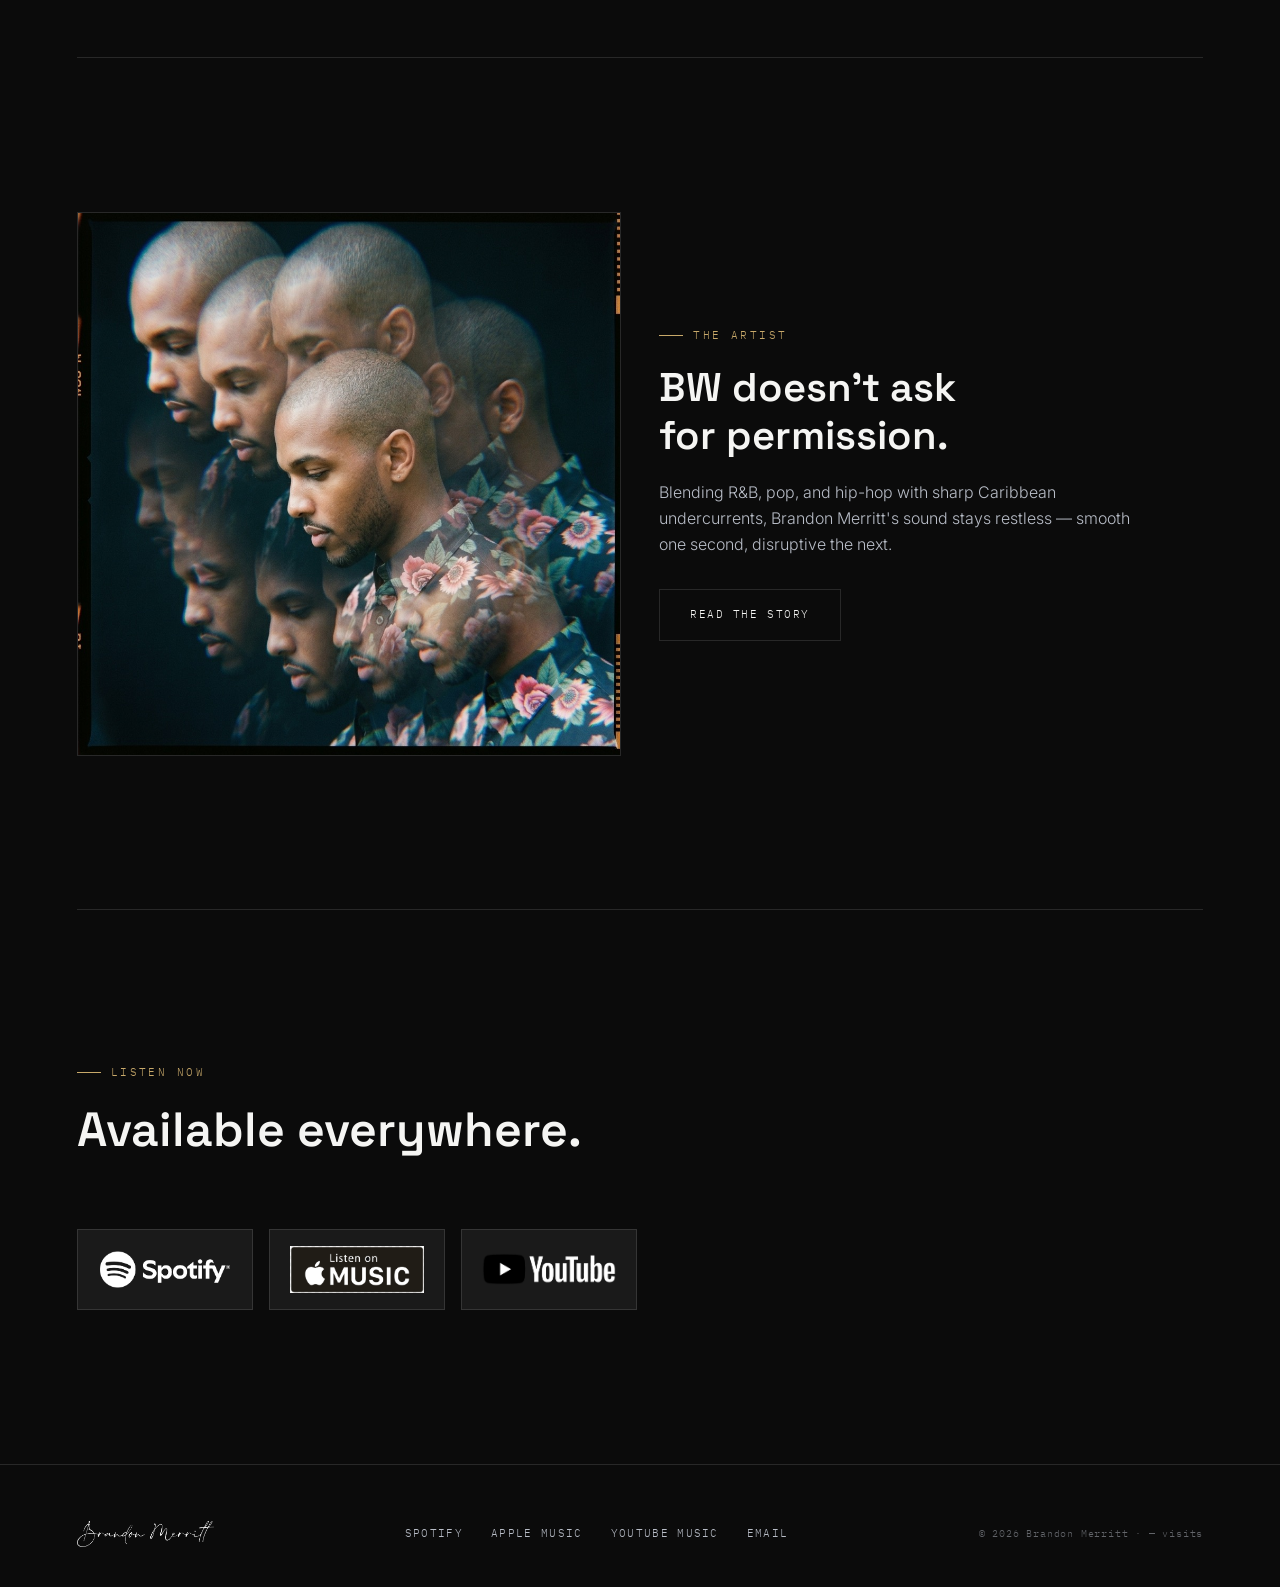
==== commit 4fd38276: "update" ====
--- a/index.html
+++ b/index.html
@@ -86,10 +86,16 @@
     <div class="eyebrow">Listen Now</div>
     <h2>Available everywhere.</h2>
   </div>
-  <div class="platforms reveal">
-    <a class="platform-btn" href="https://open.spotify.com/artist/4Yl97Nqa8KwCXG2EHXPrlX" target="_blank" rel="noopener">Spotify</a>
-    <a class="platform-btn" href="https://music.apple.com/us/artist/brandon-merritt/1894566115" target="_blank" rel="noopener">Apple Music</a>
-    <a class="platform-btn" href="https://music.youtube.com/@iambrandonmerritt" target="_blank" rel="noopener">YouTube Music</a>
+  <div class="platform-links-row reveal">
+    <a class="platform-link-row" href="https://open.spotify.com/artist/4Yl97Nqa8KwCXG2EHXPrlX" target="_blank" rel="noopener">
+      <img src="images/logo-spotify.png" alt="Listen on Spotify">
+    </a>
+    <a class="platform-link-row" href="https://music.apple.com/us/artist/brandon-merritt/1894566115" target="_blank" rel="noopener">
+      <img src="images/logo-apple-music.png" alt="Listen on Apple Music">
+    </a>
+    <a class="platform-link-row" href="https://music.youtube.com/@iambrandonmerritt" target="_blank" rel="noopener">
+      <img src="images/logo-youtube.png" alt="Listen on YouTube Music">
+    </a>
   </div>
 </section>
 
--- a/style.css
+++ b/style.css
@@ -183,10 +183,17 @@
 .placeholder-label .ring::before{ top:50%; left:50%; width:1px; height:14px; transform:translate(-50%,-100%); }
 .placeholder-label .ring::after{ top:50%; left:50%; width:14px; height:1px; transform:translate(-100%,-50%); }
 
+.placeholder:has(img), .placeholder:has(video){ background:var(--black); }
+.placeholder:has(img)::before, .placeholder:has(video)::before{ display:none; }
+.placeholder img, .placeholder video{ position:relative; z-index:1; width:100%; height:100%; object-fit:cover; }
+
 .placeholder.hero-media{ min-height:100vh; }
 .placeholder.tall{ min-height:420px; }
 .placeholder.wide{ min-height:320px; }
 .placeholder.square{ aspect-ratio:1; min-height:0; }
+.placeholder.poster{ aspect-ratio:2/3; min-height:0; }
+.placeholder.tray{ aspect-ratio:3/4; min-height:0; }
+.placeholder.vinyl{ aspect-ratio:16/9; min-height:0; }
 
 /* Act 1 media — used consistently on Home, Music, and Trilogy so all three
    previews of Act 1 footage/artwork are the same size, regardless of the
@@ -206,6 +213,17 @@
 }
 .platform-link-large:hover{ border-color:var(--gold); transform:translateY(-2px); }
 .platform-link-large img{ width:100%; height:auto; display:block; }
+
+/* small/medium horizontal row variant (Home page "Available everywhere") */
+.platform-links-row{ display:flex; gap:16px; max-width:560px; }
+.platform-link-row{
+  flex:1 1 0;
+  display:flex; align-items:center; justify-content:center;
+  border:1px solid var(--line); padding:16px 20px; background:var(--charcoal);
+  transition:border-color 0.3s ease, transform 0.3s ease;
+}
+.platform-link-row:hover{ border-color:var(--gold); transform:translateY(-2px); }
+.platform-link-row img{ width:100%; height:auto; display:block; }
 
 /* ==========================================================================
    HERO
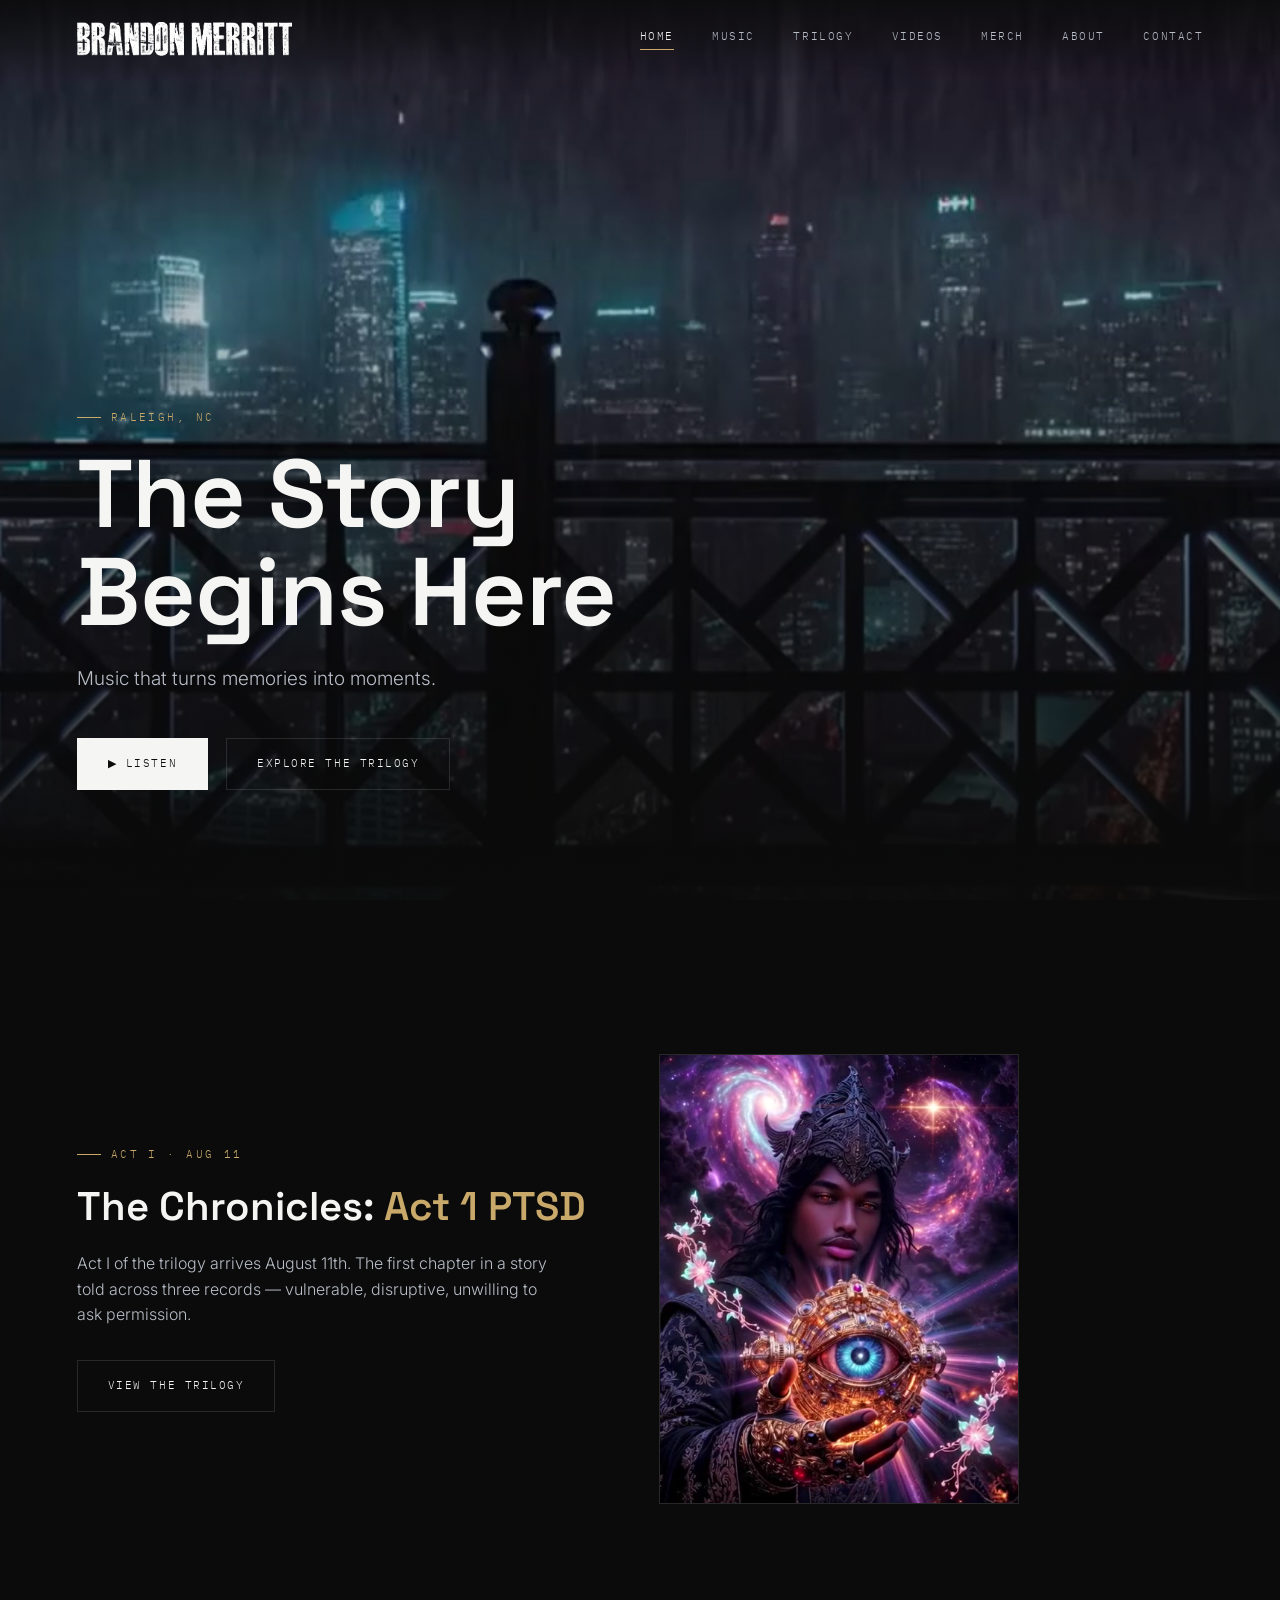
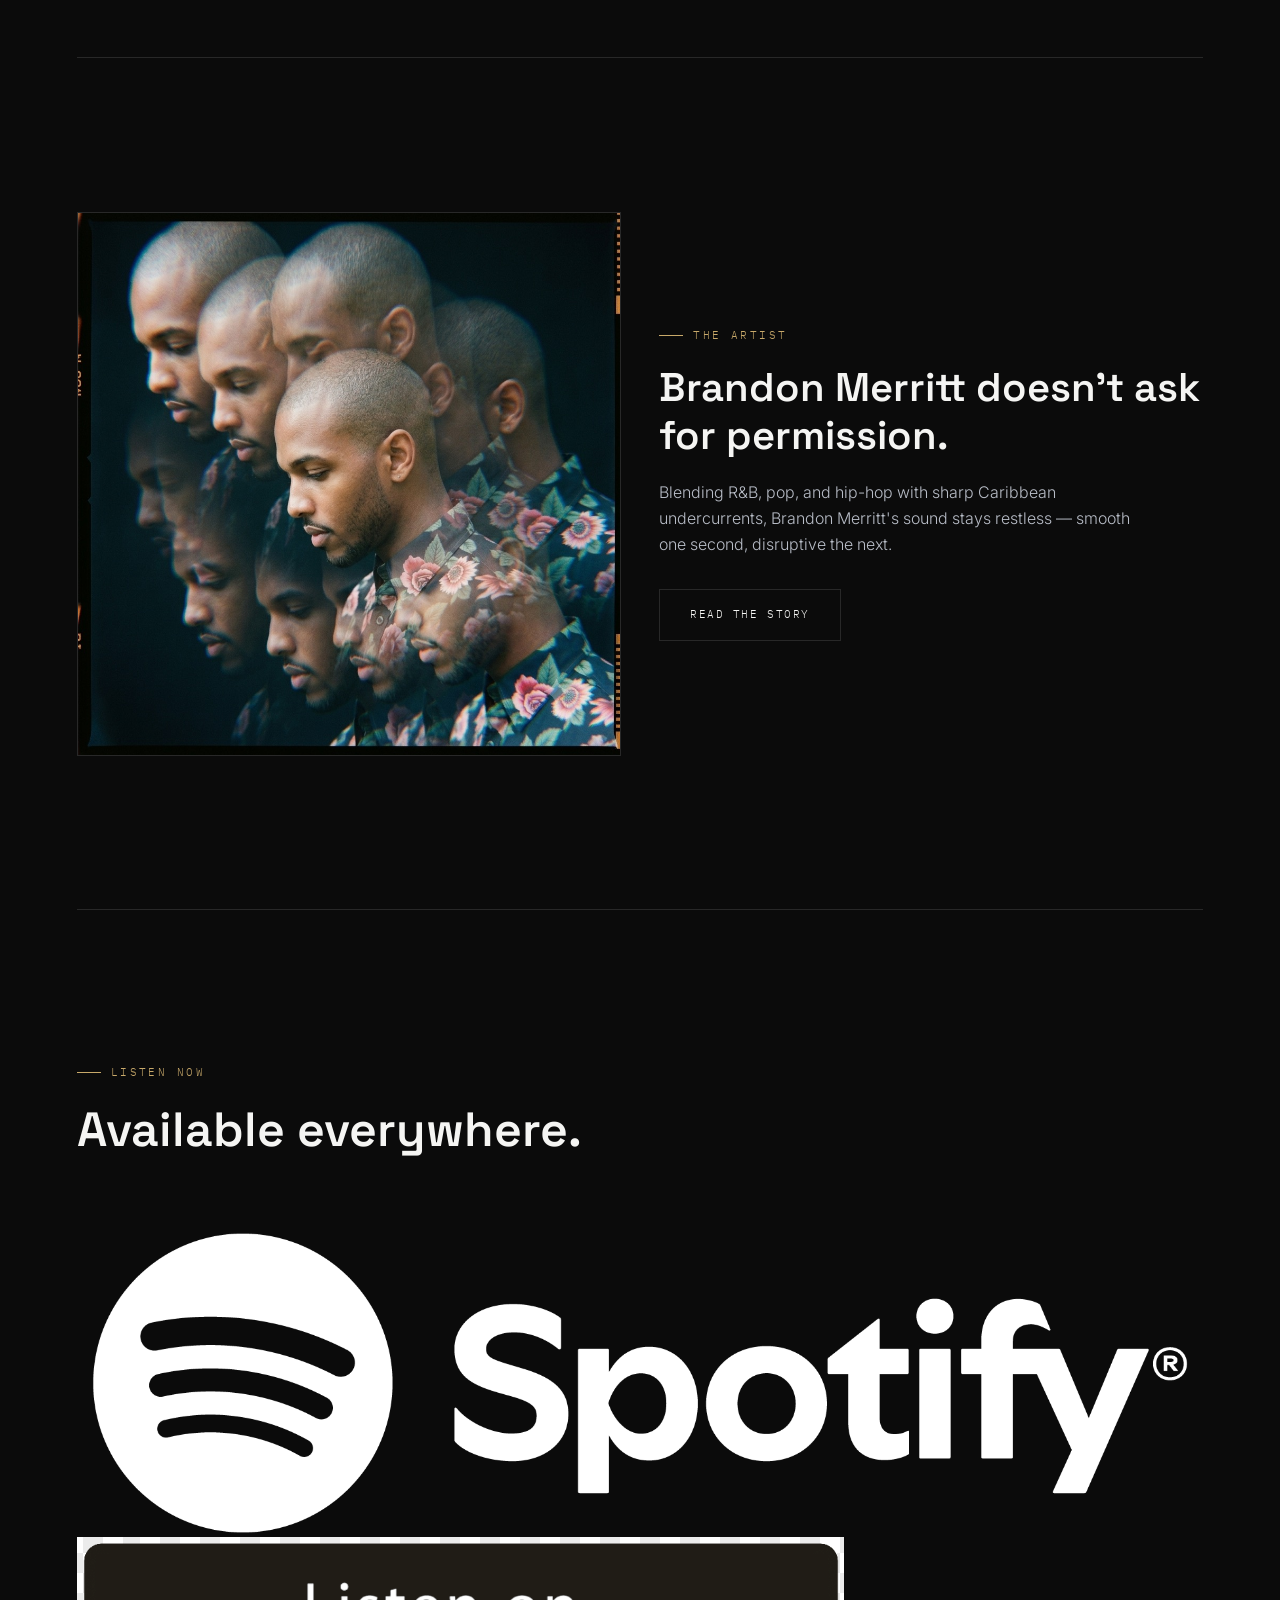
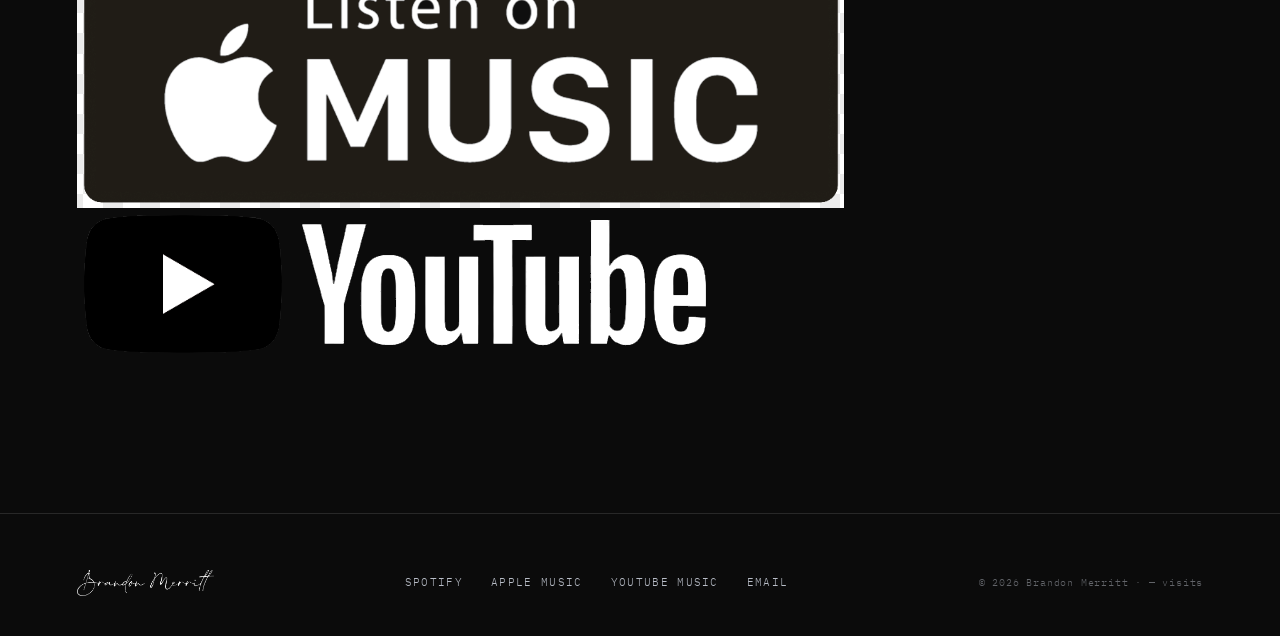
==== commit 8694715e: "update" ====
--- a/index.html
+++ b/index.html
@@ -68,7 +68,7 @@
     <div class="reveal">
       <div class="eyebrow">The Artist</div>
       <h2 style="font-family:var(--display); font-weight:600; font-size:clamp(26px,3.4vw,40px); line-height:1.2;">
-        BW doesn't ask<br>for permission.
+        Brandon Merritt doesn't ask<br>for permission.
       </h2>
       <p style="color:var(--silver); margin-top:20px; max-width:48ch;">
         Blending R&amp;B, pop, and hip-hop with sharp Caribbean undercurrents, Brandon Merritt's sound stays restless — smooth one second, disruptive the next.
--- a/style.css
+++ b/style.css
@@ -183,17 +183,10 @@
 .placeholder-label .ring::before{ top:50%; left:50%; width:1px; height:14px; transform:translate(-50%,-100%); }
 .placeholder-label .ring::after{ top:50%; left:50%; width:14px; height:1px; transform:translate(-100%,-50%); }
 
-.placeholder:has(img), .placeholder:has(video){ background:var(--black); }
-.placeholder:has(img)::before, .placeholder:has(video)::before{ display:none; }
-.placeholder img, .placeholder video{ position:relative; z-index:1; width:100%; height:100%; object-fit:cover; }
-
 .placeholder.hero-media{ min-height:100vh; }
 .placeholder.tall{ min-height:420px; }
 .placeholder.wide{ min-height:320px; }
 .placeholder.square{ aspect-ratio:1; min-height:0; }
-.placeholder.poster{ aspect-ratio:2/3; min-height:0; }
-.placeholder.tray{ aspect-ratio:3/4; min-height:0; }
-.placeholder.vinyl{ aspect-ratio:16/9; min-height:0; }
 
 /* Act 1 media — used consistently on Home, Music, and Trilogy so all three
    previews of Act 1 footage/artwork are the same size, regardless of the
@@ -213,17 +206,6 @@
 }
 .platform-link-large:hover{ border-color:var(--gold); transform:translateY(-2px); }
 .platform-link-large img{ width:100%; height:auto; display:block; }
-
-/* small/medium horizontal row variant (Home page "Available everywhere") */
-.platform-links-row{ display:flex; gap:16px; max-width:560px; }
-.platform-link-row{
-  flex:1 1 0;
-  display:flex; align-items:center; justify-content:center;
-  border:1px solid var(--line); padding:16px 20px; background:var(--charcoal);
-  transition:border-color 0.3s ease, transform 0.3s ease;
-}
-.platform-link-row:hover{ border-color:var(--gold); transform:translateY(-2px); }
-.platform-link-row img{ width:100%; height:auto; display:block; }
 
 /* ==========================================================================
    HERO
@@ -397,3 +379,18 @@
 /* misc */
 .mono-tag{ font-family:var(--mono); font-size:11px; letter-spacing:0.1em; color:var(--silver); }
 .text-gold{ color:var(--gold); }
+
+/* rotating 3D shirt viewers — Merch page */
+.shirt-grid{ display:grid; grid-template-columns:repeat(3,1fr); gap:clamp(20px,3vw,32px); }
+@media (max-width:900px){ .shirt-grid{ grid-template-columns:1fr; } }
+.shirt-card{ border:1px solid var(--line); }
+.shirt-viewer{ width:100%; aspect-ratio:4/5; background:#0B0B0B; position:relative; }
+.shirt-viewer canvas{ display:block; width:100% !important; height:100% !important; cursor:grab; }
+.shirt-viewer:active canvas{ cursor:grabbing; }
+.shirt-hint{
+  position:absolute; bottom:10px; left:50%; transform:translateX(-50%);
+  font-family:var(--mono); font-size:10px; letter-spacing:0.12em; text-transform:uppercase;
+  color:var(--silver); opacity:0.6; pointer-events:none;
+}
+.shirt-card-body{ padding:18px 20px; }
+.shirt-card-body h3{ font-family:var(--display); font-weight:600; font-size:17px; margin-bottom:6px; }
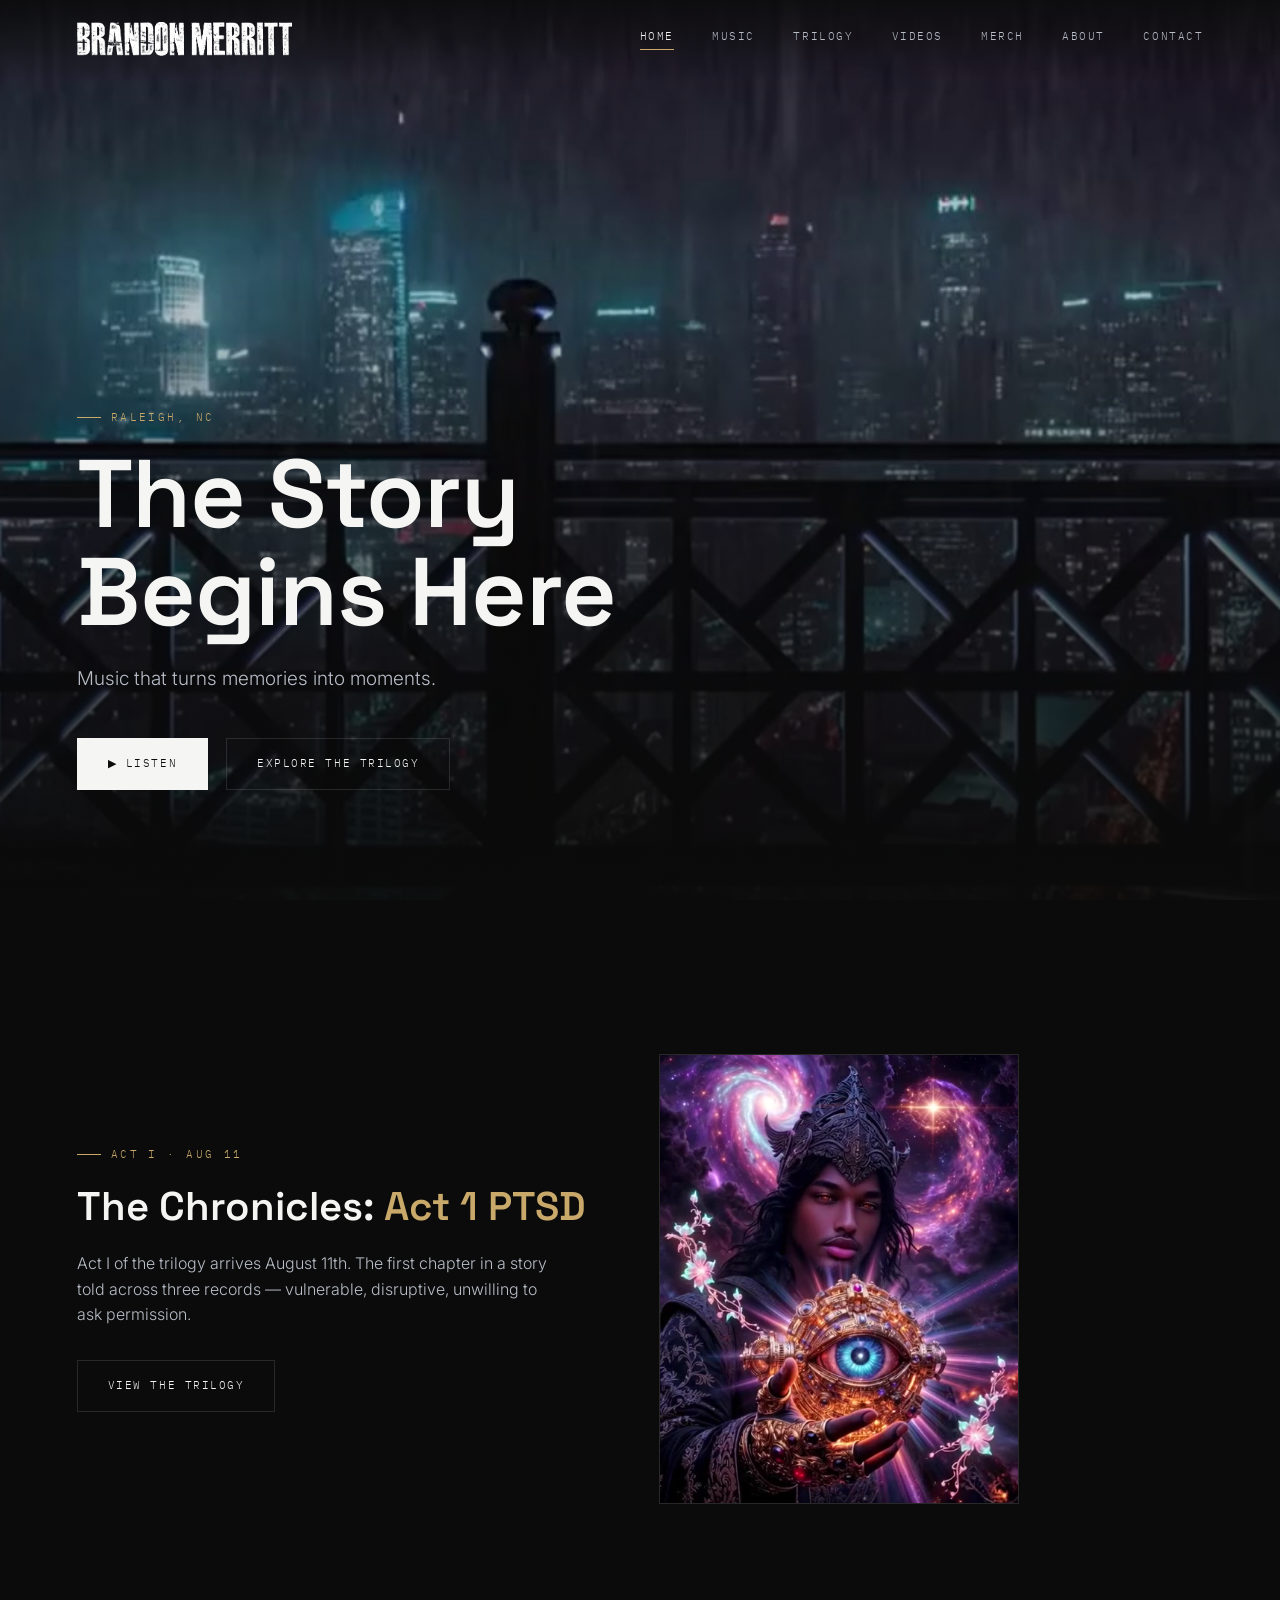
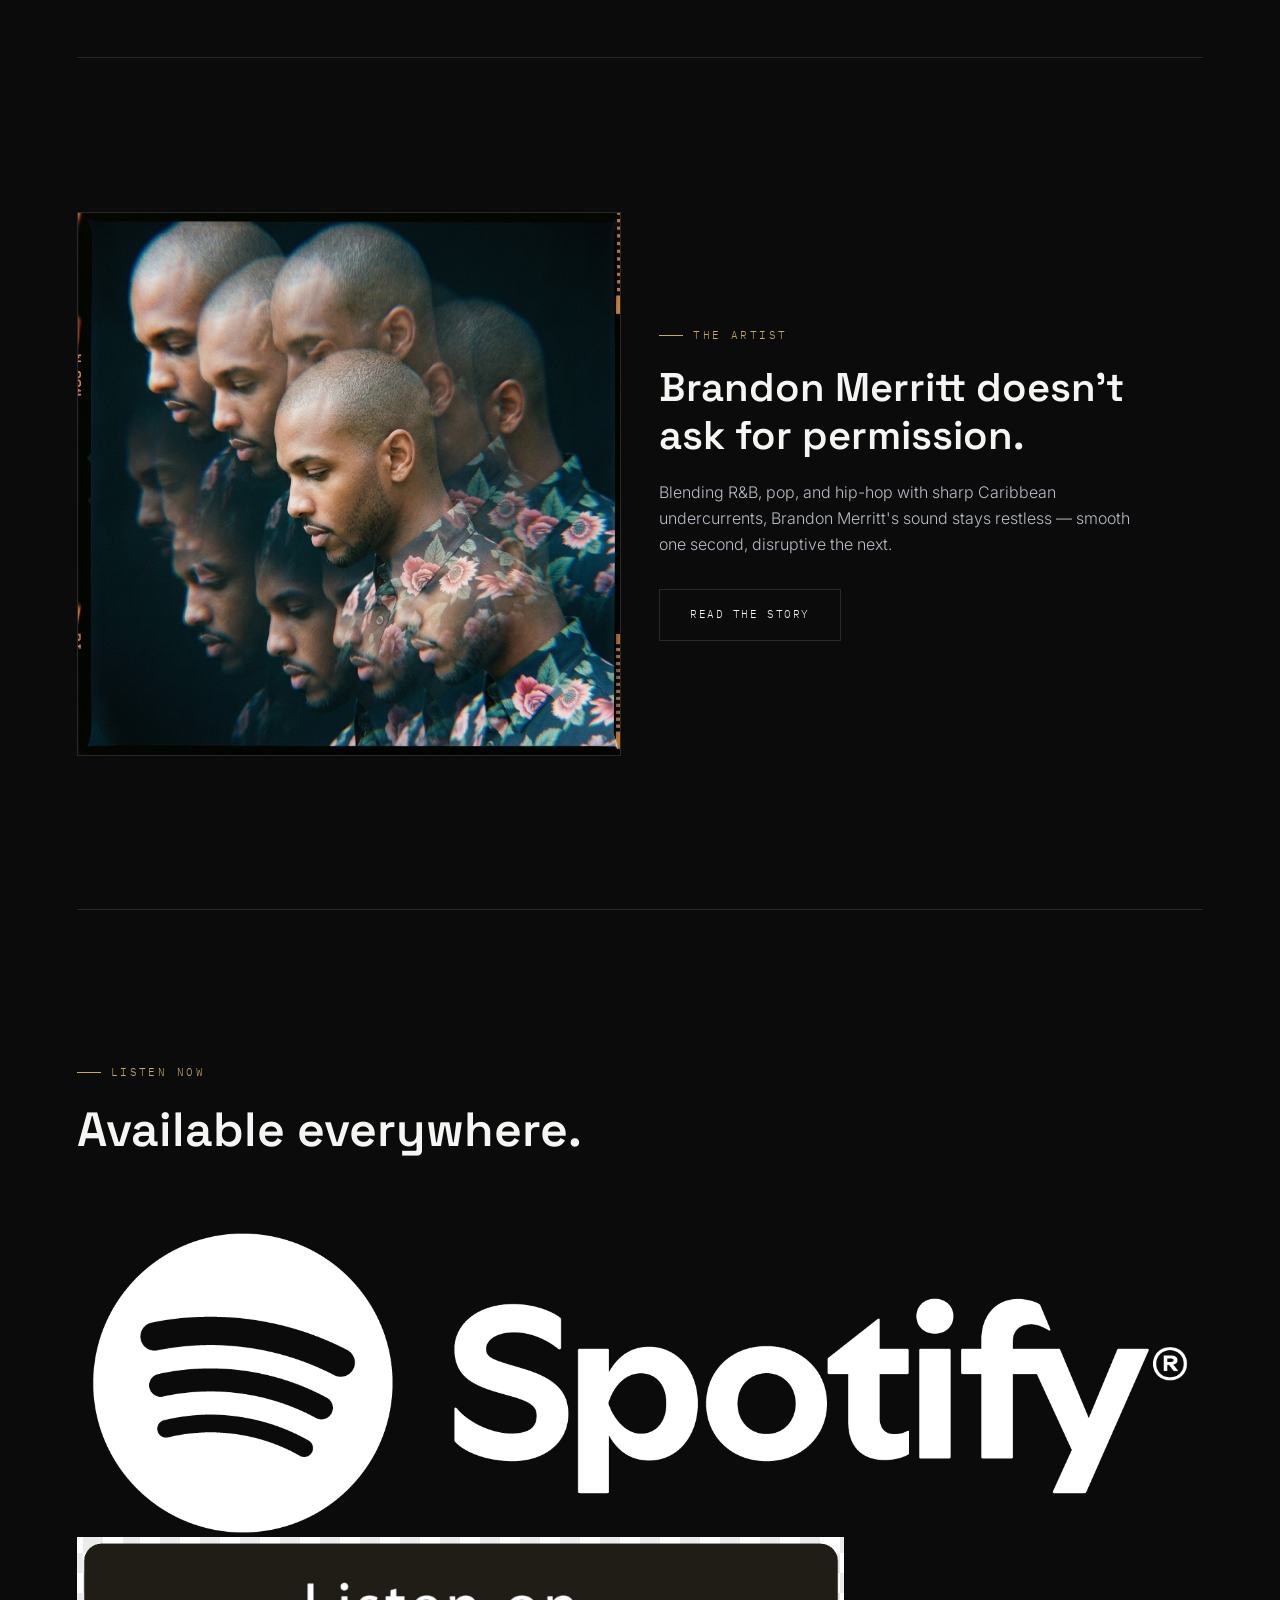
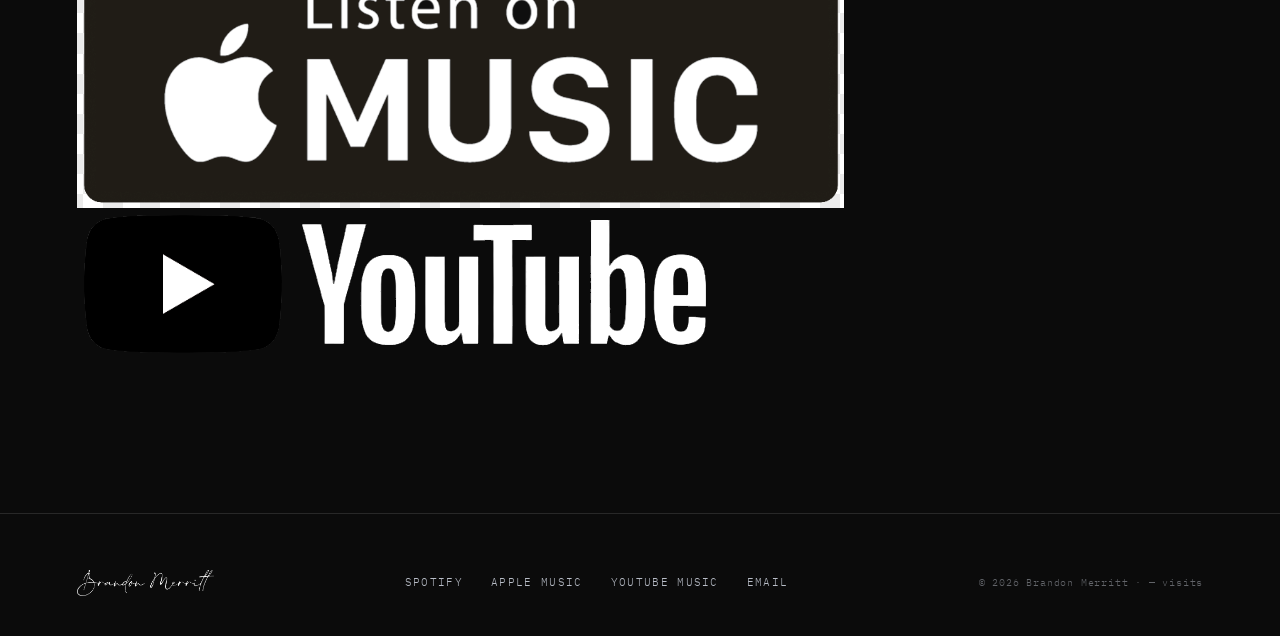
==== commit 8000273a: "Update index.html" ====
--- a/index.html
+++ b/index.html
@@ -68,7 +68,7 @@
     <div class="reveal">
       <div class="eyebrow">The Artist</div>
       <h2 style="font-family:var(--display); font-weight:600; font-size:clamp(26px,3.4vw,40px); line-height:1.2;">
-        Brandon Merritt doesn't ask<br>for permission.
+        Brandon Merritt doesn't<br>ask for permission.</br>
       </h2>
       <p style="color:var(--silver); margin-top:20px; max-width:48ch;">
         Blending R&amp;B, pop, and hip-hop with sharp Caribbean undercurrents, Brandon Merritt's sound stays restless — smooth one second, disruptive the next.
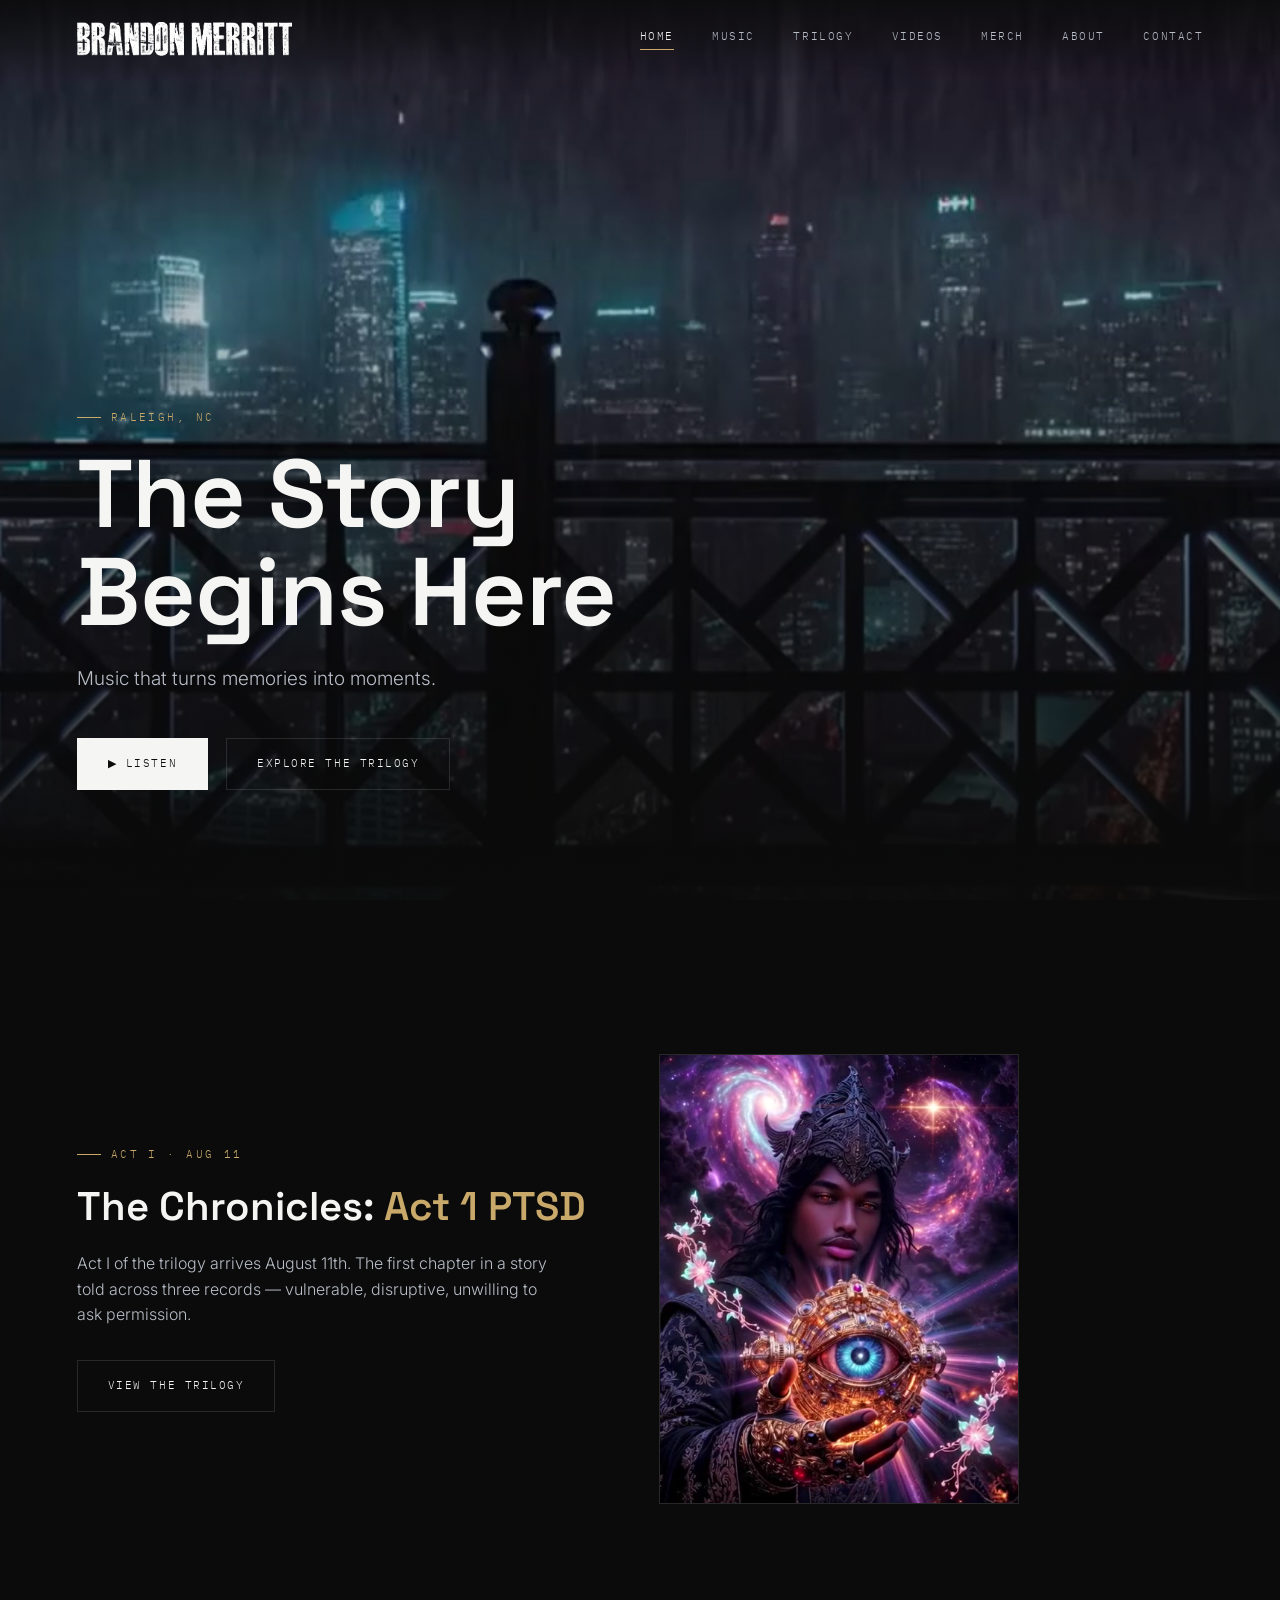
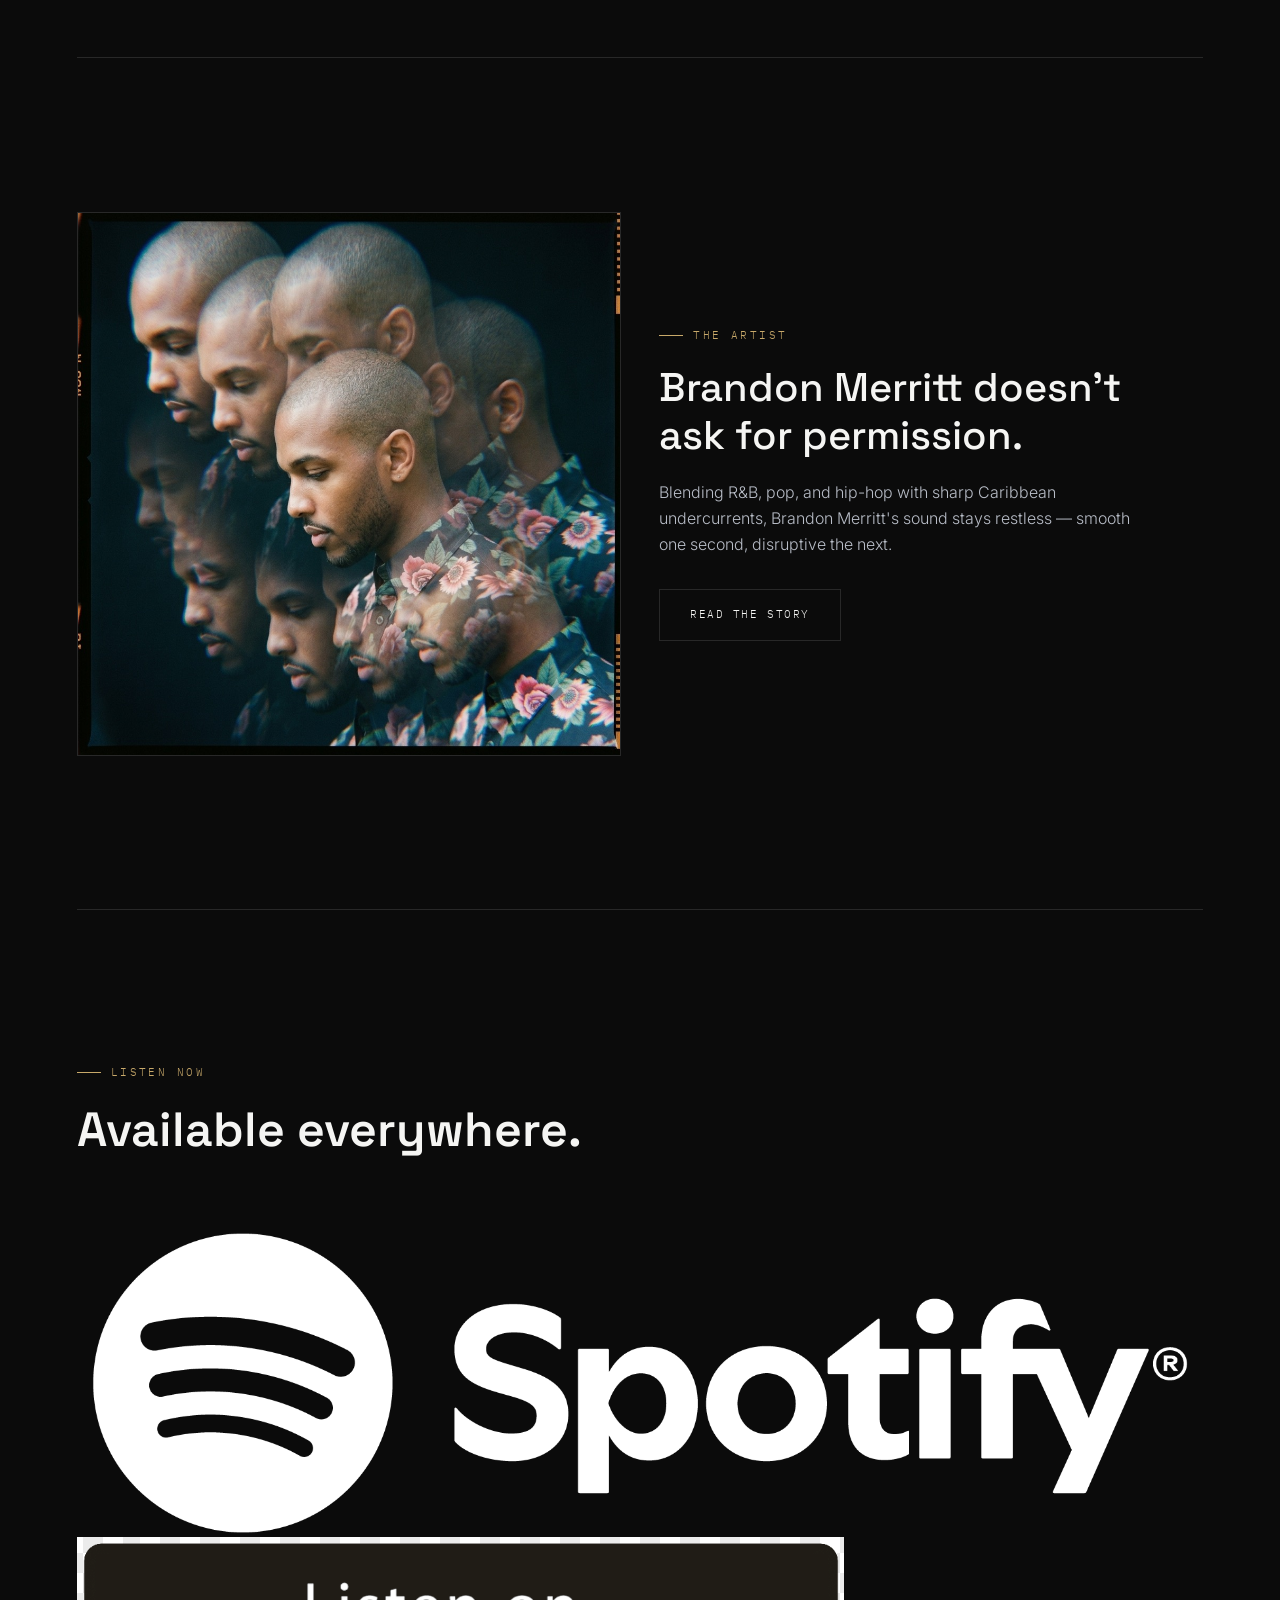
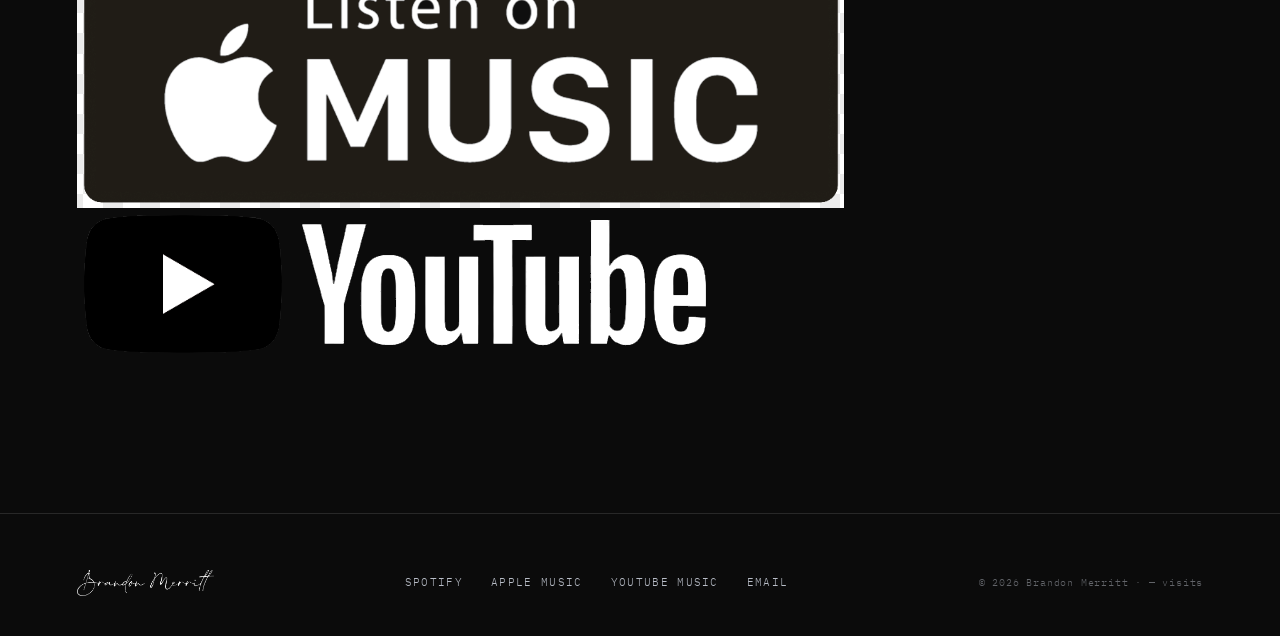
==== commit 2226118b: "Update index.html" ====
--- a/index.html
+++ b/index.html
@@ -67,8 +67,9 @@
     <img src="images/about-teaser-portrait.jpg" alt="Brandon Merritt" class="reveal" style="width:100%; aspect-ratio:1; object-fit:cover; display:block; border:1px solid var(--line);">
     <div class="reveal">
       <div class="eyebrow">The Artist</div>
-      <h2 style="font-family:var(--display); font-weight:600; font-size:clamp(26px,3.4vw,40px); line-height:1.2;">
-        Brandon Merritt doesn't<br>ask for permission.</br>
+      <h2 style="font-family:var(--display); font-weight:500; font-size:clamp(26px,3.4vw,40px); line-height:1.2;">
+        Brandon Merritt doesn't
+	<br>ask for permission.</br>
       </h2>
       <p style="color:var(--silver); margin-top:20px; max-width:48ch;">
         Blending R&amp;B, pop, and hip-hop with sharp Caribbean undercurrents, Brandon Merritt's sound stays restless — smooth one second, disruptive the next.
